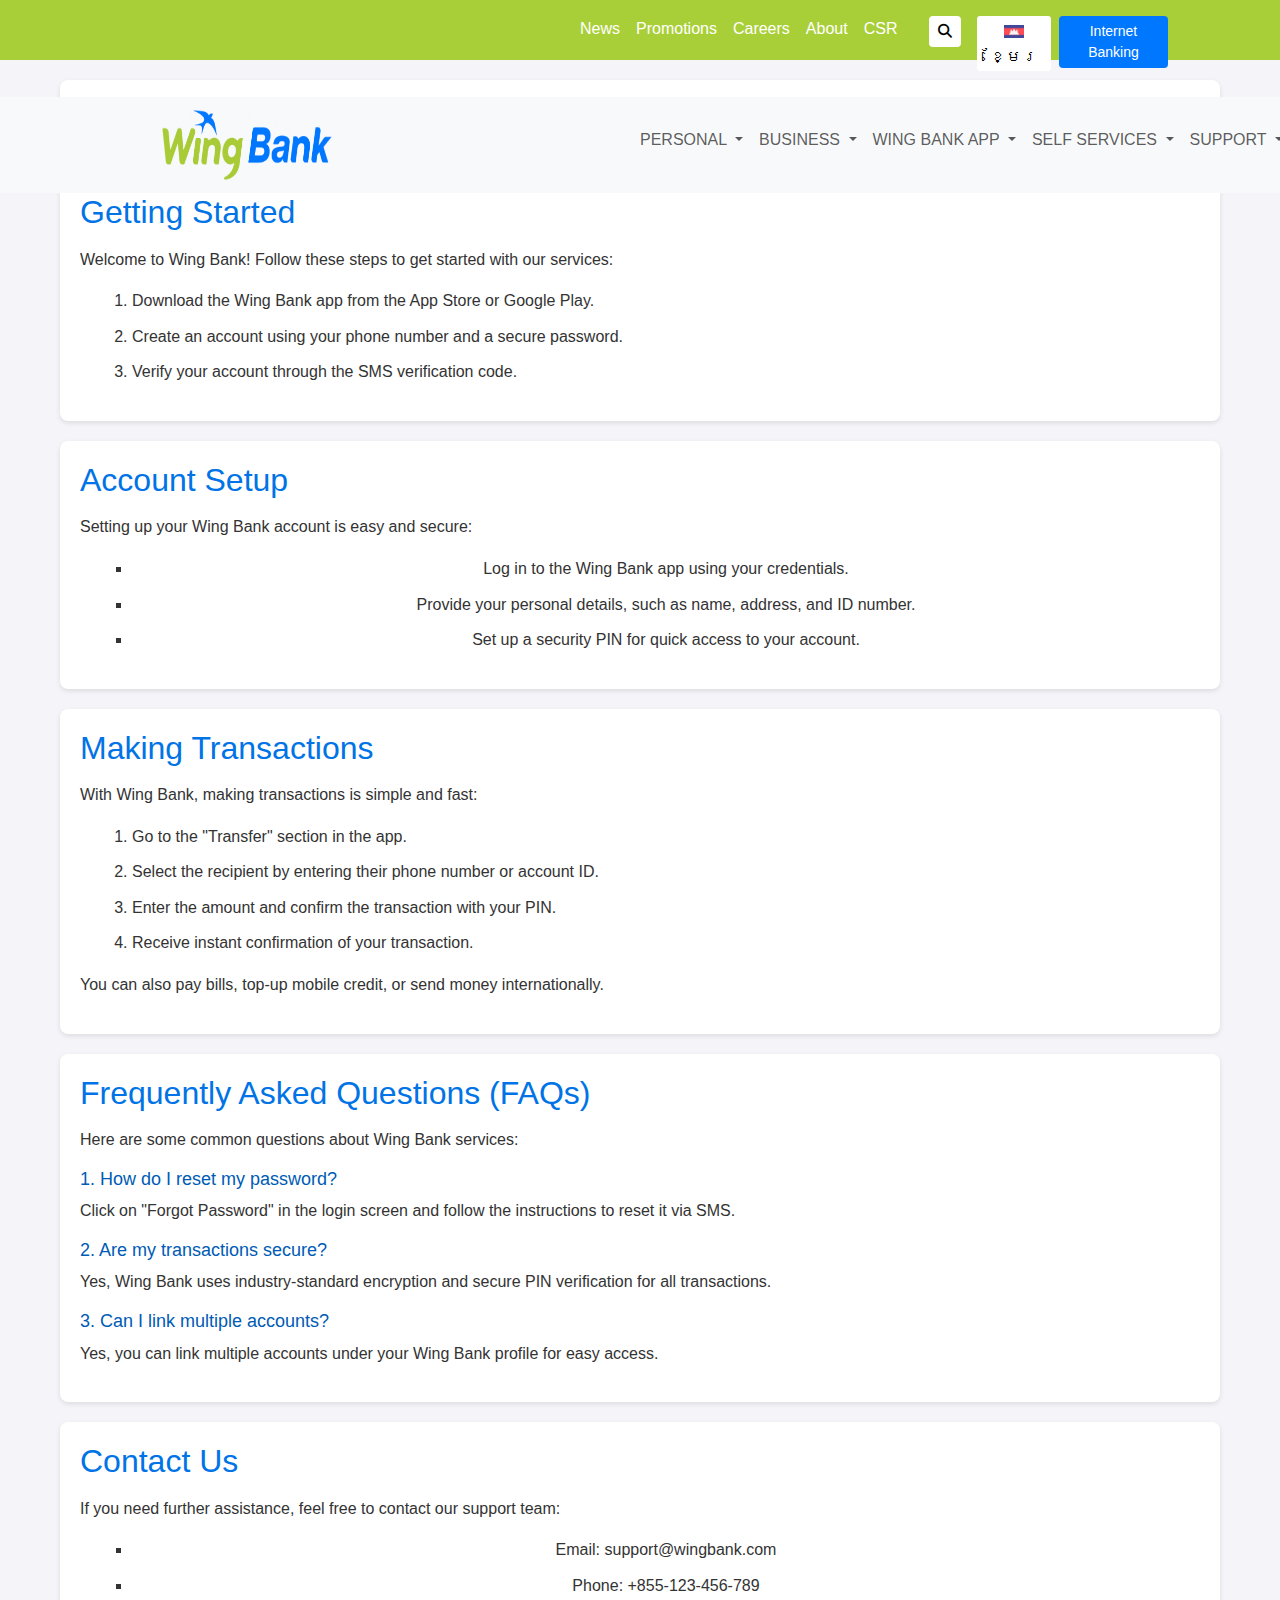
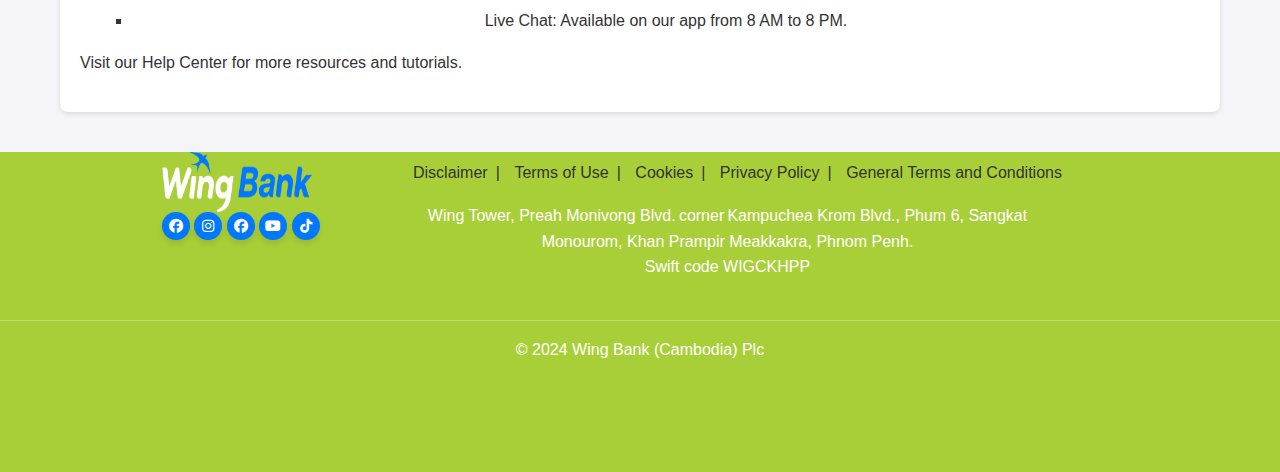
==== supportpage/supportpage.html @ 33a1f2ef "update" ====
<!DOCTYPE html>
<html lang="en">

<head>
  <meta charset="UTF-8" />
  <meta name="viewport" content="width=device-width, initial-scale=1.0" />
  <title>Document</title>
  <link href="https://cdn.jsdelivr.net/npm/bootstrap@5.3.3/dist/css/bootstrap.min.css" rel="stylesheet">
  <script src="https://cdn.jsdelivr.net/npm/bootstrap@5.3.3/dist/js/bootstrap.bundle.min.js"></script>
  <link rel="stylesheet" href="https://cdnjs.cloudflare.com/ajax/libs/font-awesome/6.7.1/css/all.min.css">
  <link rel="stylesheet" href="/css/style.css">
  <style>
    /* General Styles */
body {
    font-family: 'Arial', sans-serif;
    margin: 0;
    padding: 0;
    background-color: #f4f4f9;
}

main {
    padding: 20px;
    max-width: 1200px;
    margin: 0 auto;
}

/* Section Styles */
section {
    background-color: white;
    margin-bottom: 20px;
    padding: 20px;
    border-radius: 8px;
    box-shadow: 0 2px 5px rgba(0, 0, 0, 0.1);
}

h2 {
    color: #0073e6;
    margin-bottom: 15px;
}

p, ul, ol, li {
    font-size: 16px;
    line-height: 1.6;
    color: #333;
}

ul, ol {
    margin-left: 20px;
}

li {
    margin-bottom: 10px;
}

/* FAQ Subheading */
h3 {
    font-size: 18px;
    margin-top: 15px;
    color: #005bb5;
}

/* Responsive Layout */
@media (max-width: 768px) {
    main {
        padding: 15px;
    }
    h2 {
        font-size: 22px;
    }
    p, li {
        font-size: 14px;
    }
}

@media (max-width: 480px) {
    main {
        padding: 10px;
    }
    h2 {
        font-size: 20px;
    }
    p, li {
        font-size: 12px;
    }
}

/* Link Styles */
a {
    color: #0073e6;
    text-decoration: none;
}

a:hover {
    text-decoration: underline;
}

/* Footer and Contact Us List Style */
ul {
    list-style-type: square;
}

footer p, ul li {
    text-align: center;
}

/* Box Shadow for Sections */
section:hover {
    box-shadow: 0 4px 8px rgba(0, 0, 0, 0.15);
}

  </style>
</head>

<body>
  <header>

    <!-- ---------------- header-top-wing --------------------->
    <div class="header-top-wing">
      <nav class="navbar navbar-expand-lg w-50 navbar-light float-end ">
        <div class="container">
          <div class="navbar-style">
            <button class="navbar-toggler" type="button" data-bs-toggle="collapse"
              data-bs-target="#navbarSupportedContent" aria-controls="navbarSupportedContent" aria-expanded="false"
              aria-label="Toggle navigation">
              <span class="navbar-toggler-icon"></span>
            </button>
            <div class="collapse navbar-collapse " id="navbarSupportedContent me-3">
              <ul class="navbar-nav me-auto mb-2 mb-lg-0">
                <li class="nav-item">
                  <a class="nav-link " aria-current="page" href="#">News</a>
                </li>
                <li class="nav-item">
                  <a class="nav-link" href="#">Promotions

                  </a>
                </li>
                <li class="nav-item">
                  <a class="nav-link" href="#">Careers

                  </a>
                </li>
                <li class="nav-item">
                  <a class="nav-link" href="#">About

                  </a>
                </li>
                <li class="nav-item">
                  <a class="nav-link me-4" href="#">CSR

                  </a>
                </li>
                <li class="nav-item me-2">
                  <button class="btn btn-search btn-sm mt-2" type="submit"><i
                      class="fa-solid fa-magnifying-glass"></i></button>
                </li>
                <li class="nav-item ">
                  <a class="nav-link active" href="#">
                    <div class="flag">
                      <img src="/img/header/flag.png" alt="Cambodian flag"> <span>ខ្មែរ</span>
                    </div>
                  </a>
                </li>
                <li class="nav-item">
                  <button class="btn btn-inter btn-sm mt-2" type="submit">Internet Banking</button>
                </li>
              </ul>
            </div>
          </div>
        </div>
      </nav>
    </div>
    <!-- ---------------navbar ------------->
    <nav
      class="navbar navbar-tab w-100 ps-5 pe-5 float-end navbar-expand-lg navbar-light bg-light d-flex justify-content-between">
      <div class="container">
        <div class="d-flex justify-content-center navbar-style  w-100">
          <a class="navbar-brand w-75" href="#">
            <img src="/img/header/cropped-wb-logo-head.png" alt="">
          </a>
          <button class="navbar-toggler" type="button" data-bs-toggle="collapse"
            data-bs-target="#navbarSupportedContent" aria-controls="navbarSupportedContent" aria-expanded="false"
            aria-label="Toggle navigation">
            <span class="navbar-toggler-icon"></span>
          </button>

          <div class="collapse navbar-collapse w-50" id="navbarSupportedContent">
            <ul class="navbar-nav me-auto mb-2 mb-lg-0">
              <li class="nav-item dropdown">
                <a class="nav-link dropdown-toggle" href="#" id="navbarDropdown" role="button" data-bs-toggle="dropdown"
                  aria-expanded="false">
                  Personal 
                </a>
                <ul class="dropdown-menu dropdown-menu-end">
                  <li><a class="dropdown-item" href="#">Action</a></li>
                  <li><a class="dropdown-item" href="#">Another action</a></li>
                  <li>
                    <hr class="dropdown-divider">
                  </li>
                  <li><a class="dropdown-item" href="#">Something else here</a></li>
                </ul>
              </li>

              <li class="nav-item dropdown">
                <a class="nav-link dropdown-toggle" href="#" id="navbarDropdown" role="button" data-bs-toggle="dropdown"
                  aria-expanded="false">
                  Business
                </a>
                <ul class="dropdown-menu dropdown-menu-end">
                  <li><a class="dropdown-item" href="#">Action</a></li>
                  <li><a class="dropdown-item" href="#">Another action</a></li>
                  <li>
                    <hr class="dropdown-divider">
                  </li>
                  <li><a class="dropdown-item" href="#">Something else here</a></li>
                </ul>
              </li>


              <li class="nav-item dropdown">
                <a class="nav-link dropdown-toggle" href="#" id="navbarDropdown" role="button" data-bs-toggle="dropdown"
                  aria-expanded="false">
                  Wing Bank App
                </a>
                <ul class="dropdown-menu" aria-labelledby="navbarDropdown">
                  <li><a class="dropdown-item" href="#">Action</a></li>
                  <li><a class="dropdown-item" href="#">Another action</a></li>
                  <li>
                    <hr class="dropdown-divider">
                  </li>
                  <li><a class="dropdown-item" href="#">Something else here</a></li>
                </ul>
              </li>

              <li class="nav-item dropdown">
                <a class="nav-link dropdown-toggle" href="#" id="navbarDropdown" role="button" data-bs-toggle="dropdown"
                  aria-expanded="false">
                  Self Services
                </a>
                <ul class="dropdown-menu" aria-labelledby="navbarDropdown">
                  <li><a class="dropdown-item" href="#">Action</a></li>
                  <li><a class="dropdown-item" href="#">Another action</a></li>
                  <li>
                    <hr class="dropdown-divider">
                  </li>
                  <li><a class="dropdown-item" href="#">Something else here</a></li>
                </ul>
              </li>

              <li class="nav-item dropdown w-100">
                <a class="nav-link dropdown-toggle" href="#" id="navbarDropdown" role="button" data-bs-toggle="dropdown"
                  aria-expanded="false">
                  Support
                </a>
                <ul class="dropdown-menu w-100" aria-labelledby="navbarDropdown">
                  <li><a class="dropdown-item" href="#">Action</a></li>
                  <li><a class="dropdown-item" href="#">Another action</a></li>
                  <li>
                    <hr class="dropdown-divider">
                  </li>
                  <li><a class="dropdown-item" href="#">Something else here</a></li>
                </ul>
              </li>
            </ul>
          </div>
        </div>
      </div>
    </nav>
<!-- -------------------------Content -------------------------->
<main>
    <section id="getting-started">
        <h2>Getting Started</h2>
        <p>Welcome to Wing Bank! Follow these steps to get started with our services:</p>
        <ol>
            <li>Download the Wing Bank app from the App Store or Google Play.</li>
            <li>Create an account using your phone number and a secure password.</li>
            <li>Verify your account through the SMS verification code.</li>
        </ol>
    </section>

    <section id="account-setup">
        <h2>Account Setup</h2>
        <p>Setting up your Wing Bank account is easy and secure:</p>
        <ul>
            <li>Log in to the Wing Bank app using your credentials.</li>
            <li>Provide your personal details, such as name, address, and ID number.</li>
            <li>Set up a security PIN for quick access to your account.</li>
        </ul>
    </section>

    <section id="transactions">
        <h2>Making Transactions</h2>
        <p>With Wing Bank, making transactions is simple and fast:</p>
        <ol>
            <li>Go to the "Transfer" section in the app.</li>
            <li>Select the recipient by entering their phone number or account ID.</li>
            <li>Enter the amount and confirm the transaction with your PIN.</li>
            <li>Receive instant confirmation of your transaction.</li>
        </ol>
        <p>You can also pay bills, top-up mobile credit, or send money internationally.</p>
    </section>

    <section id="faq">
        <h2>Frequently Asked Questions (FAQs)</h2>
        <p>Here are some common questions about Wing Bank services:</p>
        <h3>1. How do I reset my password?</h3>
        <p>Click on "Forgot Password" in the login screen and follow the instructions to reset it via SMS.</p>
        <h3>2. Are my transactions secure?</h3>
        <p>Yes, Wing Bank uses industry-standard encryption and secure PIN verification for all transactions.</p>
        <h3>3. Can I link multiple accounts?</h3>
        <p>Yes, you can link multiple accounts under your Wing Bank profile for easy access.</p>
    </section>

    <section id="contact-us">
        <h2>Contact Us</h2>
        <p>If you need further assistance, feel free to contact our support team:</p>
        <ul>
            <li>Email: support@wingbank.com</li>
            <li>Phone: +855-123-456-789</li>
            <li>Live Chat: Available on our app from 8 AM to 8 PM.</li>
        </ul>
        <p>Visit our Help Center for more resources and tutorials.</p>
    </section>
</main>

<!-- --------------------- End of Content --==------------------->

  </header>
  <footer>
    <div class="container">
      <div class="navbar-style">
        <div class="row">
          <div class="col-3">
            <div class="img-foot">
              <a href="#">
                <img src="/img/header/wb-logo-foot.png" width="150px" height="60px" alt="">
              </a>
            </div>
            <a href="#"><span class="icon"><i class="fa-brands fa-facebook"></i></span></a>
            <a href="#"><span class="icon"><i class="fa-brands fa-instagram"></i></span></a>
            <a href="#"><span class="icon"><i class="fa-brands fa-facebook"></i></span></a>
            <a href="#"><span class="icon"><i class="fa-brands fa-youtube"></i></span></a>
            <a href="#"><span class="icon"><i class="fa-brands fa-tiktok"></i></span></a>
          </div>
          <div class="col-9">
            <ul class="d-flex flex-row justify-content-between navbar-nav text-white me-auto mb-2 mb-lg-0">
              <li class="nav-item"><a class="nav-link" href="#">Disclaimer<span class="ms-2">|</span></a></li>
              <li class="nav-item"><a class="nav-link" href="#">Terms of Use<span class="ms-2">|</span></a></li>
              <li class="nav-item"><a class="nav-link" href="#">Cookies<span class="ms-2">|</span></a></li>
              <li class="nav-item"><a class="nav-link" href="#">Privacy Policy<span class="ms-2">|</span></a> </li>
              <li class="nav-item"><a class="nav-link" href="#">General Terms and Conditions</a></li>
            </ul>
            <div class="content text-center">
              <p class=" p-0 m-0 text-white">
                Wing Tower, Preah Monivong Blvd. corner Kampuchea Krom Blvd., Phum 6, Sangkat Monourom, Khan Prampir
                Meakkakra, Phnom Penh.
                <br> Swift code WIGCKHPP
              </p>
              <img class="mt-3" width="60px" src="../wing_app/img/header/certification_sisa.png" alt="">
            </div>
          </div>
        </div>
      </div>
    </div>
    <hr>
    <div class="container">
      <div class="row">
        <div class="col-12">
          <div class="content text-center">
            <p class="text-white">© 2024 Wing Bank (Cambodia) Plc</p>
          </div>
        </div>
      </div>
    </div>
  </footer>

</body>

</html>
---- css/style.css ----
*{
    margin: 0;
    padding: 0;
    box-sizing: border-box;
}
body{
    /* font-family: ; */
}
:root{
    --hearder:#a9cf38;
    --btn:#07f;
    --btn-hover:rgb(5, 44, 201);
    --text-white: white;
    --btn-search: white;
    --fontsize-content:16px;
    --font-icon:14px;
    --text-black: black;
}
/* ------------- header-top-wing--------------------------*/
.header-top-wing{
    background-color: var(--hearder) !important;
    color: var(--text-white) !important;
    height: 60px;
}
.header-top-wing .flag{
    padding: 2px 5px;
    border-radius: 3px;
    background-color: white;
}
.header-top-wing .flag img{
    width: 20px !important;
    
}

.header-top-wing .flag span{
    color: var(--text-black);
    
}

.header-top-wing .navbar-light{
    margin-right: 100px !important;
}
.header-top-wing .btn-search{
    background-color: var(--btn-search);
    color: var(--text-black);
    
}
    
.header-top-wing .btn-inter {
    background-color: var(--btn);
    color: var(--text-white) !important;
}
.header-top-wing .btn-inter:hover {
    background-color: var(--btn-hover);
}
.header-top-wing .nav-link{
    color: var(--text-white);
}
.header-top-wing .nav-link:hover{
    color: var(--text-white);
}
/* ------------- search-------------- */
.header-top-wing .input-search{
    height: 32px ;
}
 .navbar-brand img{
    width: 170px !important;
    height: 70px !important;
}
.navbar-tab .navbar-style{
    width: 900px !important;
     margin-left: 80px;
}
.navbar-tab .navbar-style .nav-link{
  text-transform: uppercase;
  font-weight: 500;
}
.dropdown-menu{
    width: 100% !important;
}
/* ------------------------- footer --------------- */
footer{
    background-color: var(--hearder);
    height: 320px;
}
footer .navbar-style{
    width: 900px;
    margin-left: 80px !important;
}
footer .navbar-style a .icon {
    width: 28px !important;
    height: 28px !important;
    background-color: var(--btn);
    border-radius: 100%;
    display: inline-block;
    text-align: center;
    line-height: 27px;
    box-shadow: 0 4px 6px rgba(0, 0, 0, 0.1);
    transition: all 0.3s ease;
    text-align: center;
    align-items: center;
}

footer .navbar-style a .icon:hover {
    background-color: var(--btn-hover);
    transform: scale(1.1);
}

footer .navbar-style i{
   color: var(--text-white) !important;
   text-align: center;
    align-items: center;
    font-size: var(--font-icon) !important;
}
footer .navbar-style p{
    text-align: center;
    white-space: 0px !important;
}
footer .content{
    font-size: var(--fontsize-content);
}
footer hr{
    color: white;
}
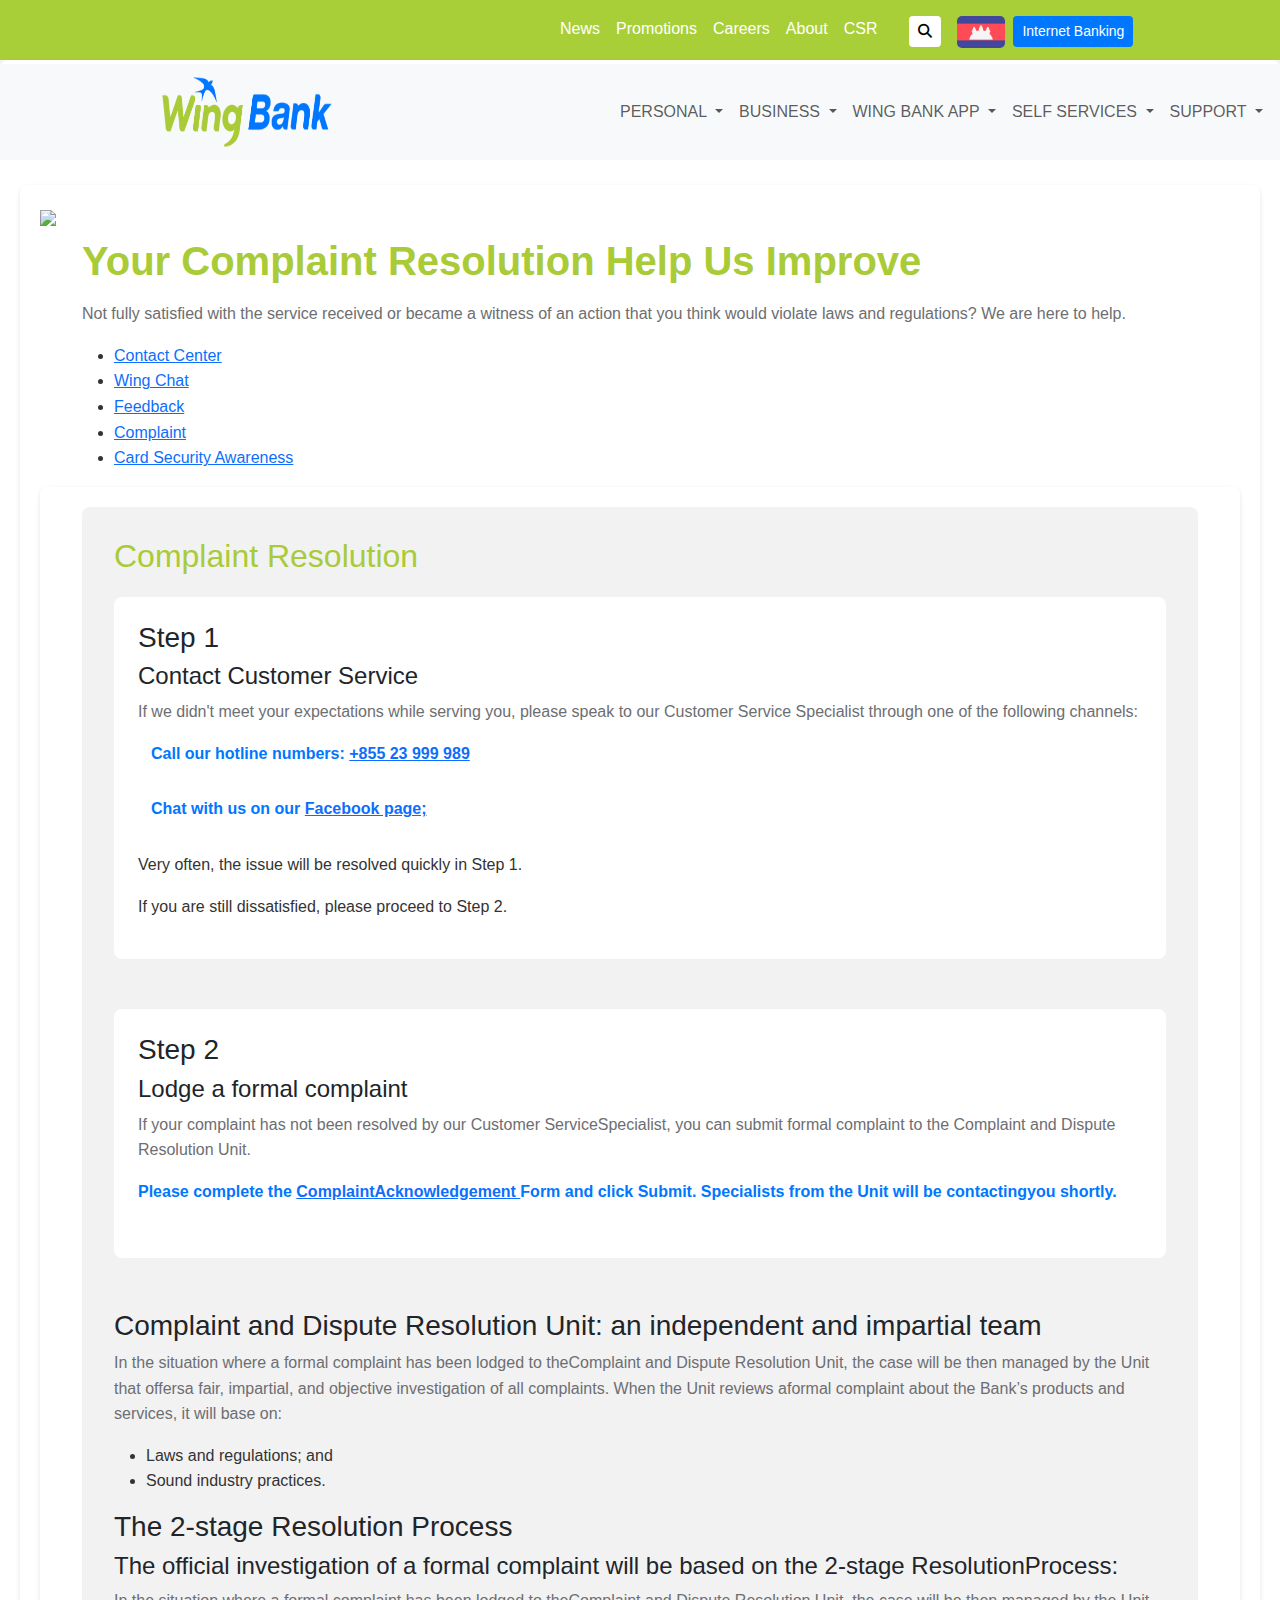
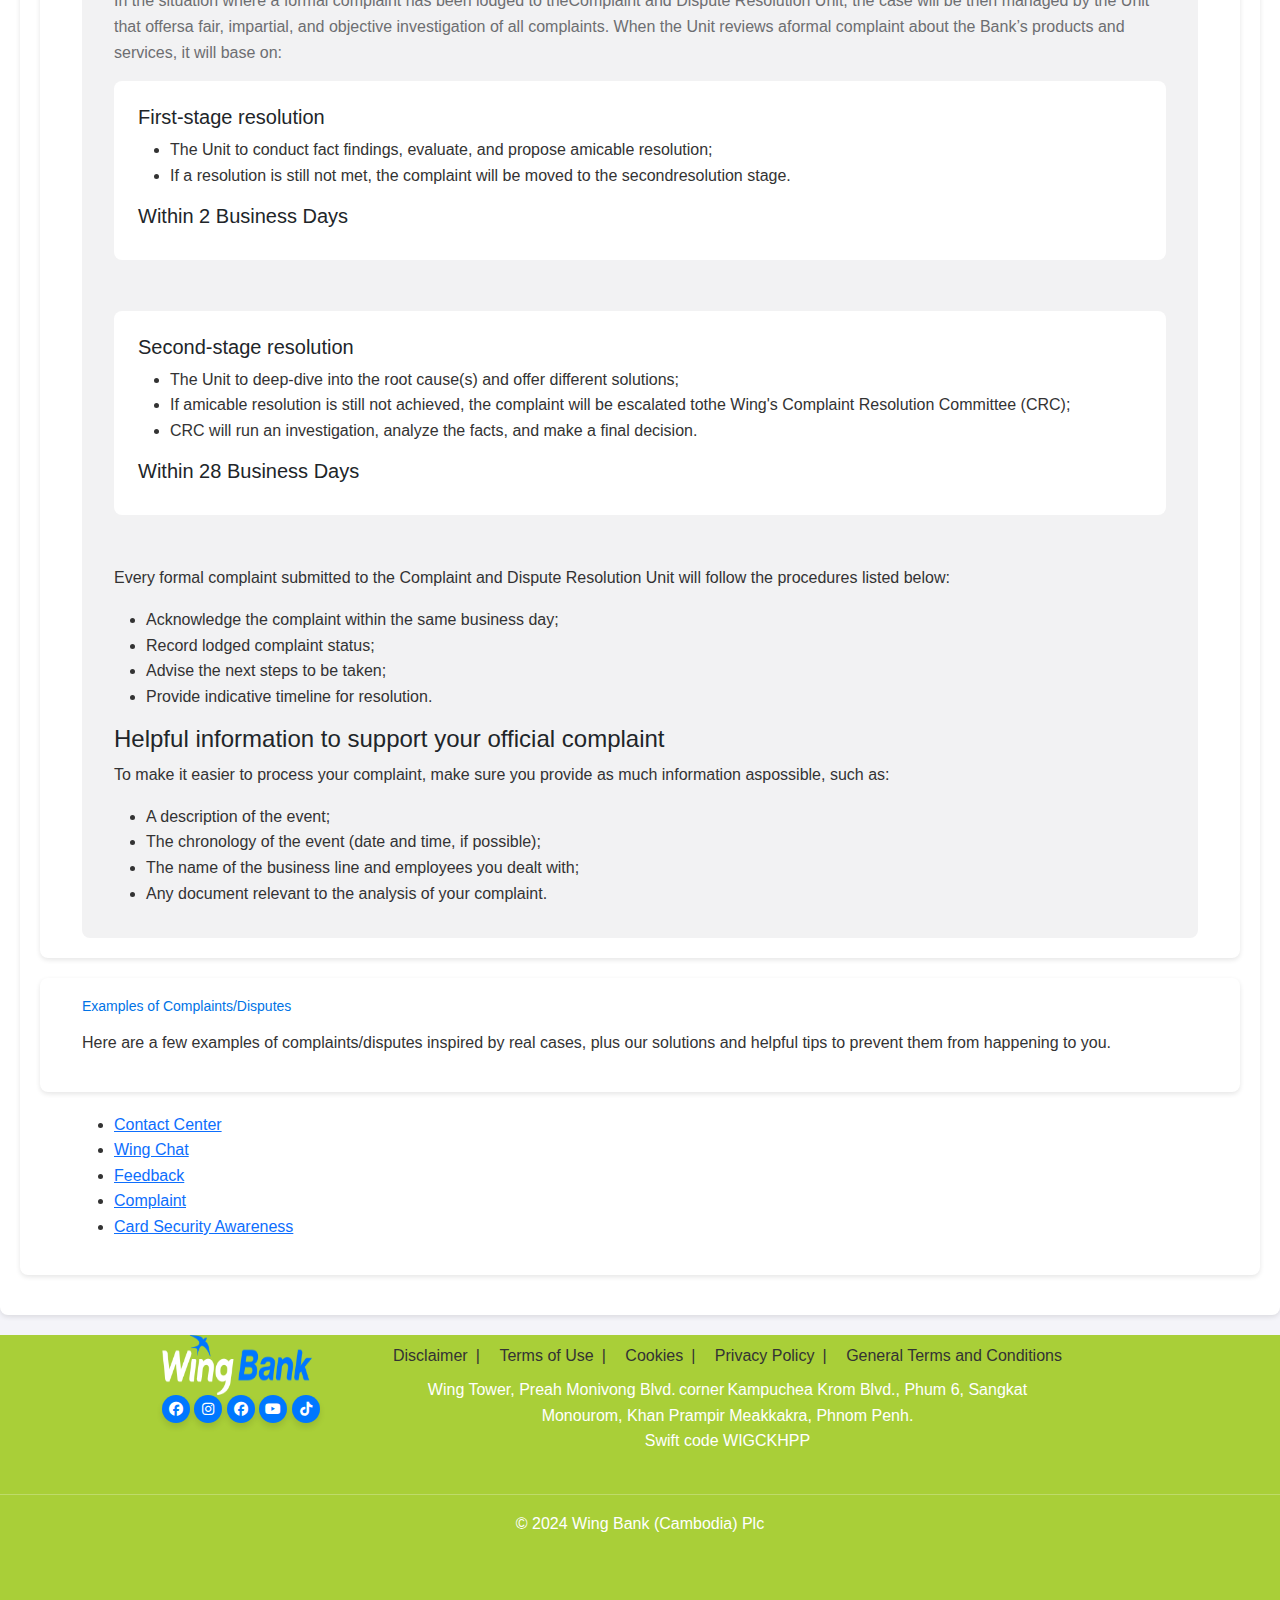
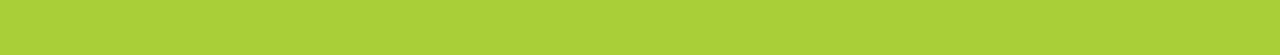
==== commit 23e176f0: "Update Support page" ====
--- a/supportpage/supportpage.html
+++ b/supportpage/supportpage.html
@@ -1,378 +1,613 @@
 <!DOCTYPE html>
 <html lang="en">
-
-<head>
-  <meta charset="UTF-8" />
-  <meta name="viewport" content="width=device-width, initial-scale=1.0" />
-  <title>Document</title>
-  <link href="https://cdn.jsdelivr.net/npm/bootstrap@5.3.3/dist/css/bootstrap.min.css" rel="stylesheet">
-  <script src="https://cdn.jsdelivr.net/npm/bootstrap@5.3.3/dist/js/bootstrap.bundle.min.js"></script>
-  <link rel="stylesheet" href="https://cdnjs.cloudflare.com/ajax/libs/font-awesome/6.7.1/css/all.min.css">
-  <link rel="stylesheet" href="/css/style.css">
-  <style>
-    /* General Styles */
-body {
-    font-family: 'Arial', sans-serif;
-    margin: 0;
-    padding: 0;
-    background-color: #f4f4f9;
-}
-
-main {
-    padding: 20px;
-    max-width: 1200px;
-    margin: 0 auto;
-}
-
-/* Section Styles */
-section {
-    background-color: white;
-    margin-bottom: 20px;
-    padding: 20px;
-    border-radius: 8px;
-    box-shadow: 0 2px 5px rgba(0, 0, 0, 0.1);
-}
-
-h2 {
-    color: #0073e6;
-    margin-bottom: 15px;
-}
-
-p, ul, ol, li {
-    font-size: 16px;
-    line-height: 1.6;
-    color: #333;
-}
-
-ul, ol {
-    margin-left: 20px;
-}
-
-li {
-    margin-bottom: 10px;
-}
-
-/* FAQ Subheading */
-h3 {
-    font-size: 18px;
-    margin-top: 15px;
-    color: #005bb5;
-}
-
-/* Responsive Layout */
-@media (max-width: 768px) {
-    main {
-        padding: 15px;
-    }
-    h2 {
-        font-size: 22px;
-    }
-    p, li {
-        font-size: 14px;
-    }
-}
-
-@media (max-width: 480px) {
-    main {
-        padding: 10px;
-    }
-    h2 {
-        font-size: 20px;
-    }
-    p, li {
-        font-size: 12px;
-    }
-}
-
-/* Link Styles */
-a {
-    color: #0073e6;
-    text-decoration: none;
-}
-
-a:hover {
-    text-decoration: underline;
-}
-
-/* Footer and Contact Us List Style */
-ul {
-    list-style-type: square;
-}
-
-footer p, ul li {
-    text-align: center;
-}
-
-/* Box Shadow for Sections */
-section:hover {
-    box-shadow: 0 4px 8px rgba(0, 0, 0, 0.15);
-}
-
-  </style>
-</head>
-
-<body>
-  <header>
-
-    <!-- ---------------- header-top-wing --------------------->
-    <div class="header-top-wing">
-      <nav class="navbar navbar-expand-lg w-50 navbar-light float-end ">
+  <head>
+    <meta charset="UTF-8" />
+    <meta name="viewport" content="width=device-width, initial-scale=1.0" />
+    <title>Document</title>
+    <link
+      href="https://cdn.jsdelivr.net/npm/bootstrap@5.3.3/dist/css/bootstrap.min.css"
+      rel="stylesheet"
+    />
+    <script src="https://cdn.jsdelivr.net/npm/bootstrap@5.3.3/dist/js/bootstrap.bundle.min.js"></script>
+    <link
+      rel="stylesheet"
+      href="https://cdnjs.cloudflare.com/ajax/libs/font-awesome/6.7.1/css/all.min.css"
+    />
+    <link rel="stylesheet" href="/css/style.css" />
+      <style>
+        /* General Styles */
+        body {
+        font-family: "Arial", sans-serif;
+        margin: 0;
+        padding: 0;
+        background-color: #f4f4f9;
+      }
+
+      main {
+        padding: 20px;
+        max-width: 1200px;
+        margin: 0 auto;
+      }
+
+      /* Section Styles */
+      section {
+        background-color: white;
+        margin-bottom: 20px;
+        padding: 20px;
+        border-radius: 8px;
+        box-shadow: 0 2px 5px rgba(0, 0, 0, 0.1);
+      }
+
+      h2 {
+        color: #0073e6;
+        margin-bottom: 15px;
+      }
+
+      p,
+      ul,
+      ol,
+      li {
+        font-size: 16px;
+        line-height: 1.6;
+        color: #333;
+      }
+
+      /* Two-Column Layout for Larger Screens */
+      .content-row {
+        display: flex;
+        flex-wrap: wrap;
+        gap: 20px;
+      }
+
+      .content-row > div {
+        flex: 1;
+        min-width: 280px;
+      }
+
+      .content-img {
+        max-width: 100%;
+        border-radius: 8px;
+        box-shadow: 0 2px 5px rgba(0, 0, 0, 0.1);
+      }
+
+      /* Responsive Design */
+      @media (max-width: 768px) {
+        main {
+          padding: 15px;
+        }
+        h2 {
+          font-size: 22px;
+        }
+        p,
+        li {
+          font-size: 14px;
+        }
+      }
+
+      @media (max-width: 480px) {
+        main {
+          padding: 10px;
+        }
+        h2 {
+          font-size: 20px;
+        }
+        p,
+        li {
+          font-size: 12px;
+        }
+      }
+
+      /* Contact Section Styling */
+      .contact-list {
+        list-style-type: none;
+        padding: 0;
+      }
+
+      .contact-list li {
+        margin-bottom: 10px;
+        font-size: 16px;
+      }
+
+      .contact-item {
+        display: flex;
+        align-items: center;
+      }
+
+      .contact-item img {
+        width: 24px;
+        height: 24px;
+        margin-right: 10px;
+      }
+    </style>
+  </head>
+
+  <body>
+    <header>
+      <!-- ---------------- header-top-wing --------------------->
+
+      <div class="header-top-wing">
+        <nav class="navbar navbar-expand-lg w-50 navbar-light float-end">
+          <div class="container">
+            <div class="navbar-style">
+              <button
+                class="navbar-toggler"
+                type="button"
+                data-bs-toggle="collapse"
+                data-bs-target="#navbarSupportedContent"
+                aria-controls="navbarSupportedContent"
+                aria-expanded="false"
+                aria-label="Toggle navigation"
+              >
+                <span class="navbar-toggler-icon"></span>
+              </button>
+              <div
+                class="collapse navbar-collapse"
+                id="navbarSupportedContent me-3"
+              >
+                <ul class="navbar-nav me-auto mb-2 mb-lg-0">
+                  <li class="nav-item">
+                    <a class="nav-link" aria-current="page" href="#">News</a>
+                  </li>
+                  <li class="nav-item">
+                    <a class="nav-link" href="#">Promotions </a>
+                  </li>
+                  <li class="nav-item">
+                    <a class="nav-link" href="#">Careers </a>
+                  </li>
+                  <li class="nav-item">
+                    <a class="nav-link" href="#">About </a>
+                  </li>
+                  <li class="nav-item">
+                    <a class="nav-link me-4" href="#">CSR </a>
+                  </li>
+                  <li class="nav-item me-2">
+                    <button class="btn btn-search btn-sm mt-2" type="submit">
+                      <i class="fa-solid fa-magnifying-glass"></i>
+                    </button>
+                  </li>
+                  <li class="nav-item">
+                    <a class="nav-link active" href="#">
+                      <div class="">
+                        <img style="border-radius: 5px;" src="/img/header/flag.png" alt="Cambodian flag" />
+                        <!-- <span>ខ្មែរ</span> -->
+                      </div>
+                    </a>
+                  </li>
+                  <li class="nav-item">
+                    <button class="btn btn-inter btn-sm mt-2" type="submit">
+                      Internet Banking
+                    </button>
+                  </li>
+                </ul>
+              </div>
+            </div>
+          </div>
+        </nav>
+      </div>
+      <!-- ---------------navbar ------------->
+      <nav
+        class="navbar navbar-tab w-100 ps-5 pe-5 float-end navbar-expand-lg navbar-light bg-light d-flex justify-content-between"
+      >
         <div class="container">
-          <div class="navbar-style">
-            <button class="navbar-toggler" type="button" data-bs-toggle="collapse"
-              data-bs-target="#navbarSupportedContent" aria-controls="navbarSupportedContent" aria-expanded="false"
-              aria-label="Toggle navigation">
+          <div class="d-flex justify-content-center navbar-style w-100">
+            <a class="navbar-brand w-75" href="#">
+              <img src="/img/header/cropped-wb-logo-head.png" alt="" />
+            </a>
+            <button
+              class="navbar-toggler"
+              type="button"
+              data-bs-toggle="collapse"
+              data-bs-target="#navbarSupportedContent"
+              aria-controls="navbarSupportedContent"
+              aria-expanded="false"
+              aria-label="Toggle navigation"
+            >
               <span class="navbar-toggler-icon"></span>
             </button>
-            <div class="collapse navbar-collapse " id="navbarSupportedContent me-3">
+
+            <div
+              class="collapse navbar-collapse w-50"
+              id="navbarSupportedContent"
+            >
               <ul class="navbar-nav me-auto mb-2 mb-lg-0">
-                <li class="nav-item">
-                  <a class="nav-link " aria-current="page" href="#">News</a>
+                <li class="nav-item dropdown">
+                  <a
+                    class="nav-link dropdown-toggle"
+                    href="#"
+                    id="navbarDropdown"
+                    role="button"
+                    data-bs-toggle="dropdown"
+                    aria-expanded="false"
+                  >
+                    Personal
+                  </a>
+                  <ul class="dropdown-menu dropdown-menu-end">
+                    <li><a class="dropdown-item" href="#">Action</a></li>
+                    <li>
+                      <a class="dropdown-item" href="#">Another action</a>
+                    </li>
+                    <li>
+                      <hr class="dropdown-divider" />
+                    </li>
+                    <li>
+                      <a class="dropdown-item" href="#">Something else here</a>
+                    </li>
+                  </ul>
                 </li>
-                <li class="nav-item">
-                  <a class="nav-link" href="#">Promotions
-
+
+                <li class="nav-item dropdown">
+                  <a
+                    class="nav-link dropdown-toggle"
+                    href="#"
+                    id="navbarDropdown"
+                    role="button"
+                    data-bs-toggle="dropdown"
+                    aria-expanded="false"
+                  >
+                    Business
                   </a>
+                  <ul class="dropdown-menu dropdown-menu-end">
+                    <li><a class="dropdown-item" href="#">Action</a></li>
+                    <li>
+                      <a class="dropdown-item" href="#">Another action</a>
+                    </li>
+                    <li>
+                      <hr class="dropdown-divider" />
+                    </li>
+                    <li>
+                      <a class="dropdown-item" href="#">Something else here</a>
+                    </li>
+                  </ul>
                 </li>
-                <li class="nav-item">
-                  <a class="nav-link" href="#">Careers
-
+                <li class="nav-item dropdown">
+                  <a
+                    class="nav-link dropdown-toggle"
+                    href="#"
+                    id="navbarDropdown"
+                    role="button"
+                    data-bs-toggle="dropdown"
+                    aria-expanded="false"
+                  >
+                    Wing Bank App
                   </a>
+                  <ul class="dropdown-menu" aria-labelledby="navbarDropdown">
+                    <li><a class="dropdown-item" href="#">Action</a></li>
+                    <li>
+                      <a class="dropdown-item" href="#">Another action</a>
+                    </li>
+                    <li>
+                      <hr class="dropdown-divider" />
+                    </li>
+                    <li>
+                      <a class="dropdown-item" href="#">Something else here</a>
+                    </li>
+                  </ul>
                 </li>
-                <li class="nav-item">
-                  <a class="nav-link" href="#">About
-
+
+                <li class="nav-item dropdown">
+                  <a
+                    class="nav-link dropdown-toggle"
+                    href="#"
+                    id="navbarDropdown"
+                    role="button"
+                    data-bs-toggle="dropdown"
+                    aria-expanded="false"
+                  >
+                    Self Services
                   </a>
+                  <ul class="dropdown-menu" aria-labelledby="navbarDropdown">
+                    <li><a class="dropdown-item" href="#">Action</a></li>
+                    <li>
+                      <a class="dropdown-item" href="#">Another action</a>
+                    </li>
+                    <li>
+                      <hr class="dropdown-divider" />
+                    </li>
+                    <li>
+                      <a class="dropdown-item" href="#">Something else here</a>
+                    </li>
+                  </ul>
                 </li>
-                <li class="nav-item">
-                  <a class="nav-link me-4" href="#">CSR
-
+
+                <li class="nav-item dropdown w-100">
+                  <a
+                    class="nav-link dropdown-toggle"
+                    href="#"
+                    id="navbarDropdown"
+                    role="button"
+                    data-bs-toggle="dropdown"
+                    aria-expanded="false"
+                  >
+                    Support
                   </a>
-                </li>
-                <li class="nav-item me-2">
-                  <button class="btn btn-search btn-sm mt-2" type="submit"><i
-                      class="fa-solid fa-magnifying-glass"></i></button>
-                </li>
-                <li class="nav-item ">
-                  <a class="nav-link active" href="#">
-                    <div class="flag">
-                      <img src="/img/header/flag.png" alt="Cambodian flag"> <span>ខ្មែរ</span>
-                    </div>
-                  </a>
-                </li>
-                <li class="nav-item">
-                  <button class="btn btn-inter btn-sm mt-2" type="submit">Internet Banking</button>
+                  <ul
+                    class="dropdown-menu w-100"
+                    aria-labelledby="navbarDropdown"
+                  >
+                    <li><a class="dropdown-item" href="#">Action</a></li>
+                    <li>
+                      <a class="dropdown-item" href="#">Another action</a>
+                    </li>
+                    <li>
+                      <hr class="dropdown-divider" />
+                    </li>
+                    <li>
+                      <a class="dropdown-item" href="#">Something else here</a>
+                    </li>
+                  </ul>
                 </li>
               </ul>
             </div>
           </div>
         </div>
       </nav>
-    </div>
-    <!-- ---------------navbar ------------->
-    <nav
-      class="navbar navbar-tab w-100 ps-5 pe-5 float-end navbar-expand-lg navbar-light bg-light d-flex justify-content-between">
-      <div class="container">
-        <div class="d-flex justify-content-center navbar-style  w-100">
-          <a class="navbar-brand w-75" href="#">
-            <img src="/img/header/cropped-wb-logo-head.png" alt="">
-          </a>
-          <button class="navbar-toggler" type="button" data-bs-toggle="collapse"
-            data-bs-target="#navbarSupportedContent" aria-controls="navbarSupportedContent" aria-expanded="false"
-            aria-label="Toggle navigation">
-            <span class="navbar-toggler-icon"></span>
-          </button>
-
-          <div class="collapse navbar-collapse w-50" id="navbarSupportedContent">
-            <ul class="navbar-nav me-auto mb-2 mb-lg-0">
-              <li class="nav-item dropdown">
-                <a class="nav-link dropdown-toggle" href="#" id="navbarDropdown" role="button" data-bs-toggle="dropdown"
-                  aria-expanded="false">
-                  Personal 
-                </a>
-                <ul class="dropdown-menu dropdown-menu-end">
-                  <li><a class="dropdown-item" href="#">Action</a></li>
-                  <li><a class="dropdown-item" href="#">Another action</a></li>
-                  <li>
-                    <hr class="dropdown-divider">
-                  </li>
-                  <li><a class="dropdown-item" href="#">Something else here</a></li>
+    </header>
+
+    <!-- Content -->
+       <section id="main-wrapper">
+        <div class="popup-wrap">
+            <div class="popup-content">
+                <a href="#" class="close-video"><img  width="25" alt="close" data-src="https://www.wingbank.com.kh/wp-content/themes/wing/assets/images/close.png" class="lazyload" src="[data-uri]"><noscript><img src="https://www.wingbank.com.kh/wp-content/themes/wing/assets/images/close.png" width="25" alt="close"></noscript></a>
+                <div class="video-youtube"></div>
+            </div>
+        </div>
+    <section id="main-wrapper">
+        <div class="banner-inner">
+
+        <!-- <div class="coverimage" style="background: url('https://www.wingbank.com.kh/wp-content/uploads/2023/05/Cover-Complaint.png') no-repeat bottom right; background-size: cover;"></div> -->
+        <div class="coverimage">
+    <img data-src="https://www.wingbank.com.kh/wp-content/uploads/2023/05/Cover-Complaint.png" class="coverimage-desk lazyload" src="https://www.wingbank.com.kh/wp-content/themes/wing/assets/images/lazyload.png" />
+    </div>
+    <div class="table-wrap">
+        <div class="table-cell">
+            <div class="container">
+                <div class="inner-banner-text text-left">
+                    <h1><h1 style="color: #A9CB37 !important; font-weight: 400;"><strong>Your Complaint​ Resolution Help Us Improve</strong></h1></h1>
+<!--                    <a href="#" class="play-btn">WATCH THE VIDEO <span class="play-icon"></span></a>-->
+                                        <p><p style="color: #6D6E71">Not​ fully​ satisfied​ with​ the​ service​ received​ or became a witness of an action that you think would violate laws and regulations?​ We​ are​ here​ to​ help.</p></p>
+                                    </div>
+            </div>
+        </div>
+    </div>
+</div>
+			<div class="responsive-none">
+				<div class="container position-relative"><ul class="wpb_page_list page-sidebar"><li class="page_item page-item-42852"><a href="https://www.wingbank.com.kh/en/support/contact-center/">Contact Center</a></li>
+<li class="page_item page-item-52164"><a href="https://www.wingbank.com.kh/en/support/wing-chat/">Wing Chat</a></li>
+<li class="page_item page-item-42863"><a href="https://www.wingbank.com.kh/en/support/feedback/">Feedback</a></li>
+<li class="page_item page-item-42866 current_page_item"><a href="https://www.wingbank.com.kh/en/support/complaint/" aria-current="page">Complaint</a></li>
+<li class="page_item page-item-52783"><a href="https://www.wingbank.com.kh/en/support/card-security-awareness/">Card Security Awareness</a></li>
+</ul></div>			</div>
+		<section id="section-0" class="sec-pad "><div class="layout-1 " ><div class="container "><div class="row"><div class="col-sm-12 text-left"><style>
+
+    .title {
+        font-style: normal;
+        font-weight: 400;
+        font-size: 32px !important;
+        line-height: 66px;
+        /* Primary */
+        color: #A9CB37 !important;
+    }
+
+    .items-list {
+        display: flex;
+        gap: 12px;
+        padding-bottom: 14px;
+    }
+
+    .items-list img {
+        object-fit: contain;
+    }
+
+    .items-list p {
+        text-decoration: none;
+        font-weight: bold;
+        color: #0077FF;
+        padding: 0;
+    }
+
+    .background-card {
+        border-radius: 0.5rem;
+        background-color: #f2f2f3;
+        flex-direction: column;
+        padding: 1rem 2rem;
+        align-items: self-start !important;
+        gap: 3.13rem;
+    }
+
+    .sub-background-card {
+        border-radius: 0.5rem;
+        background-color: #fff;
+        flex-direction: column;
+        padding: 1.5rem;
+        align-items: self-start !important;
+        gap: 3.13rem;
+        margin-bottom: 3.13rem;
+    }
+
+    @media screen and (max-width: 782px) {
+        .intro-card {
+            border-radius: 0.5rem;
+        }
+
+        .background-card {
+            border-radius: 0.5rem;
+            padding: 1rem;
+        }
+
+        .banner-inner .table-wrap:before {
+            background: #fff !important;
+        }
+
+        .title {
+            font-size: 28px !important;
+        }
+    }
+</style>
+<div class="background-card">
+    <h1 class="title">Complaint​ Resolution</h1>
+    <div class="sub-background-card">
+        <h3>Step 1</h3>
+        <h4>Contact Customer Service</h4>
+        <p style="color: #6d6e71;">If we didn't meet your expectations while serving you, please speak to our Customer
+            Service Specialist through one of the following​ channels:</p>
+        <div>
+            <div class="items-list"><img
+ data-src='https://www.wingbank.com.kh/wp-content/uploads/2023/05/call-calling.png' class='lazyload' src='[data-uri]' /><noscript><img
+                    src="https://www.wingbank.com.kh/wp-content/uploads/2023/05/call-calling.png" /></noscript>
+                <p>Call​ our​ hotline​ numbers: <a href="tel:+855 23 999 989">+855 23 999 989</a></p>
+            </div>
+            <div class="items-list"><img data-src='https://www.wingbank.com.kh/wp-content/uploads/2023/05/sms.png' class='lazyload' src='[data-uri]' /><noscript><img src="https://www.wingbank.com.kh/wp-content/uploads/2023/05/sms.png" /></noscript>
+                <p>Chat​ with​ us​ on​ our​ <a href="https://www.facebook.com/WingBankKH" target="_blank"
+                        rel="noopener">Facebook page;</a></p>
+            </div>
+        </div>
+        <p>Very​ often,​ the​ issue​ will​ be​ resolved​ quickly​ in​ Step​ 1.</p>
+        <p>If​ you​ are​ still​ dissatisfied,​ please​ proceed​ to​ Step​ 2.</p>
+    </div>
+    <div class="sub-background-card">
+        <h3>Step 2</h3>
+        <h4>Lodge​ a​ formal​ complaint</h4>
+        <p style="color: #6d6e71;">If​ your​ complaint​ has​ not​ been​ resolved​ by​ our​ Customer​ Service​
+            Specialist,​ you​ can​ submit formal​ complaint​ to​ the​ Complaint​ and​ Dispute​ Resolution​ Unit.</p>
+        <div class="items-list">
+            <p>Please​ complete​ the​ <a href="https://www.wingbank.com.kh/km/complaint-form/">Complaint​
+                    Acknowledgement​ </a> Form and​ click​ Submit.​ Specialists​ from the​ Unit​ will​ be​ contacting​
+                you​ shortly.</p>
+        </div>
+    </div>
+    <div>
+        <h3>Complaint​ and​ Dispute​ Resolution​ Unit:​ an​ independent​ and​ impartial team</h3>
+        <p style="color: #6d6e71;">In​ the​ situation​ where​ a​ formal​ complaint​ has​ been​ lodged​ to​ the​
+            Complaint​ and​ Dispute​ Resolution Unit,​ the​ case​ will​ be​ then​ managed​ by​ the​ Unit​ that​ offers​
+            a​ fair,​ impartial,​ and​ objective​ investigation of​ all​ complaints.​ When​ the​ Unit​ reviews​ a​
+            formal​ complaint​ about​ the​ Bank’s​ products​ and​ services,​ it will​ base​ on:</p>
+        <ul>
+            <li>Laws​ and​ regulations;​ and</li>
+            <li>Sound​ industry​ practices.</li>
+        </ul>
+    </div>
+    <div>
+        <h3>The​ 2-stage​ Resolution​ Process</h3>
+        <h4>The​ official​ investigation​ of​ a​ formal​ complaint​ will​ be​ based​ on​ the​ 2-stage​ Resolution​
+            Process:</h4>
+        <p style="color: #6d6e71;">In​ the​ situation​ where​ a​ formal​ complaint​ has​ been​ lodged​ to​ the​
+            Complaint​ and​ Dispute​ Resolution Unit,​ the​ case​ will​ be​ then​ managed​ by​ the​ Unit​ that​ offers​
+            a​ fair,​ impartial,​ and​ objective​ investigation of​ all​ complaints.​ When​ the​ Unit​ reviews​ a​
+            formal​ complaint​ about​ the​ Bank’s​ products​ and​ services,​ it will​ base​ on:</p>
+        <div class="sub-background-card">
+            <div>
+                <h5>First-stage resolution</h5>
+                <ul>
+                    <li>The​ Unit​ to​ conduct​ fact​ findings,​ evaluate,​ and​ propose​ amicable resolution;</li>
+                    <li>If​ a​ resolution​ is​ still​ not​ met,​ the​ complaint​ will​ be​ moved​ to​ the second​
+                        resolution​ stage.</li>
                 </ul>
-              </li>
-
-              <li class="nav-item dropdown">
-                <a class="nav-link dropdown-toggle" href="#" id="navbarDropdown" role="button" data-bs-toggle="dropdown"
-                  aria-expanded="false">
-                  Business
-                </a>
-                <ul class="dropdown-menu dropdown-menu-end">
-                  <li><a class="dropdown-item" href="#">Action</a></li>
-                  <li><a class="dropdown-item" href="#">Another action</a></li>
-                  <li>
-                    <hr class="dropdown-divider">
-                  </li>
-                  <li><a class="dropdown-item" href="#">Something else here</a></li>
+                <h5>Within​ 2​ Business​ Days</h5>
+            </div>
+        </div>
+        <div class="sub-background-card">
+            <div>
+                <h5>Second-stage resolution</h5>
+                <ul>
+                    <li>The​ Unit​ to​ deep-dive​ into​ the​ root​ cause(s)​ and​ offer​ different solutions;</li>
+                    <li>If​ amicable​ resolution​ is​ still​ not​ achieved,​ the​ complaint​ will​ be escalated​ to​
+                        the​ Wing's​ Complaint​ Resolution​ Committee​ (CRC);</li>
+                    <li>CRC​ will​ run​ an​ investigation,​ analyze​ the​ facts,​ and​ make​ a​ final decision.</li>
                 </ul>
-              </li>
-
-
-              <li class="nav-item dropdown">
-                <a class="nav-link dropdown-toggle" href="#" id="navbarDropdown" role="button" data-bs-toggle="dropdown"
-                  aria-expanded="false">
-                  Wing Bank App
-                </a>
-                <ul class="dropdown-menu" aria-labelledby="navbarDropdown">
-                  <li><a class="dropdown-item" href="#">Action</a></li>
-                  <li><a class="dropdown-item" href="#">Another action</a></li>
-                  <li>
-                    <hr class="dropdown-divider">
-                  </li>
-                  <li><a class="dropdown-item" href="#">Something else here</a></li>
-                </ul>
-              </li>
-
-              <li class="nav-item dropdown">
-                <a class="nav-link dropdown-toggle" href="#" id="navbarDropdown" role="button" data-bs-toggle="dropdown"
-                  aria-expanded="false">
-                  Self Services
-                </a>
-                <ul class="dropdown-menu" aria-labelledby="navbarDropdown">
-                  <li><a class="dropdown-item" href="#">Action</a></li>
-                  <li><a class="dropdown-item" href="#">Another action</a></li>
-                  <li>
-                    <hr class="dropdown-divider">
-                  </li>
-                  <li><a class="dropdown-item" href="#">Something else here</a></li>
-                </ul>
-              </li>
-
-              <li class="nav-item dropdown w-100">
-                <a class="nav-link dropdown-toggle" href="#" id="navbarDropdown" role="button" data-bs-toggle="dropdown"
-                  aria-expanded="false">
-                  Support
-                </a>
-                <ul class="dropdown-menu w-100" aria-labelledby="navbarDropdown">
-                  <li><a class="dropdown-item" href="#">Action</a></li>
-                  <li><a class="dropdown-item" href="#">Another action</a></li>
-                  <li>
-                    <hr class="dropdown-divider">
-                  </li>
-                  <li><a class="dropdown-item" href="#">Something else here</a></li>
-                </ul>
-              </li>
-            </ul>
+                <h5>Within​ 28​ Business​ Days</h5>
+            </div>
+        </div>
+        <p>Every​ formal​ complaint​ submitted​ to​ the​ Complaint​ and​ Dispute​ Resolution​ Unit​ will​ follow​ the
+            procedures​ listed​ below:</p>
+        <ul>
+            <li>Acknowledge​ the​ complaint​ within​ the​ same​ business​ day;</li>
+            <li>Record​ lodged​ complaint​ status;</li>
+            <li>Advise​ the​ next​ steps​ to​ be​ taken;</li>
+            <li>Provide​ indicative​ timeline​ for​ resolution.</li>
+        </ul>
+        <h4>Helpful​ information​ to​ support​ your​ official​ complaint</h4>
+        <p>To​ make​ it​ easier​ to​ process​ your​ complaint,​ make​ sure​ you​ provide​ as​ much​ information​ as​
+            possible, such​ as:</p>
+        <ul>
+            <li>A​ description​ of​ the​ event;</li>
+            <li>The​ chronology​ of​ the​ event​ (date​ and​ time,​ if​ possible);</li>
+            <li>The​ name​ of​ the​ business​ line​ and​ employees​ you​ dealt​ with;</li>
+            <li>Any​ document​ relevant​ to​ the​ analysis​ of​ your​ complaint.</li>
+        </ul>
+    </div>
+</div></div></div></div></div></div><div class="space-bottom "></div></section>    <section id="section1" class="sec-pad null-bot jq-section">
+        <div class="layout-1 pb3">
+            <div class="container">
+                <div class="row">
+                    <div class="col-sm-12">
+<h2 class="sec-title small">Examples​ of​ Complaints/Disputes</h2><p>Here​ are​ a​ few​ examples​ of​ complaints/disputes​ inspired​ by​ real​ cases,​ plus​ our​ solutions​ and​ helpful tips​ to​ prevent​ them​ from​ happening​ to​ you.</p><div class="faq-wrap"><ul></ul></div>                    </div>
+                </div>
+            </div>
+        </div>
+    </section>
+    <div class="space-bottom"></div>
+    			<div class="responsive-block sp-sidebar">
+				<div class="container position-relative"><ul class="wpb_page_list page-sidebar"><li class="page_item page-item-42852"><a href="https://www.wingbank.com.kh/en/support/contact-center/">Contact Center</a></li>
+<li class="page_item page-item-52164"><a href="https://www.wingbank.com.kh/en/support/wing-chat/">Wing Chat</a></li>
+<li class="page_item page-item-42863"><a href="https://www.wingbank.com.kh/en/support/feedback/">Feedback</a></li>
+<li class="page_item page-item-42866 current_page_item"><a href="https://www.wingbank.com.kh/en/support/complaint/" aria-current="page">Complaint</a></li>
+<li class="page_item page-item-52783"><a href="https://www.wingbank.com.kh/en/support/card-security-awareness/">Card Security Awareness</a></li>
+</ul></div>				<div class="space-bottom "></div>
+			</div>
+		    </section>
+<div id="" class="popup-inline-content" style="display: none; max-width: 100%; margin: 0; padding: 0;">
+	<div class="fc-popup-content layout-1">
+		<div class="container">
+					</div>
+	</div>
+</div>
+
+
+</section>
+<footer>
+  <div class="container">
+    <div class="navbar-style">
+      <div class="row">
+        <div class="col-3">
+          <div class="img-foot">
+            <a href="#">
+              <img src="/img/header/wb-logo-foot.png" width="150px" height="60px" alt="">
+            </a>
           </div>
+          <a href="#"><span class="icon"><i class="fa-brands fa-facebook"></i></span></a>
+          <a href="#"><span class="icon"><i class="fa-brands fa-instagram"></i></span></a>
+          <a href="#"><span class="icon"><i class="fa-brands fa-facebook"></i></span></a>
+          <a href="#"><span class="icon"><i class="fa-brands fa-youtube"></i></span></a>
+          <a href="#"><span class="icon"><i class="fa-brands fa-tiktok"></i></span></a>
+        </div>
+        <div class="col-9">
+          <ul class="d-flex flex-row justify-content-between navbar-nav text-white me-auto mb-2 mb-lg-0">
+            <li class="nav-item"><a class="nav-link" href="#">Disclaimer<span class="ms-2">|</span></a></li>
+            <li class="nav-item"><a class="nav-link" href="#">Terms of Use<span class="ms-2">|</span></a></li>
+            <li class="nav-item"><a class="nav-link" href="#">Cookies<span class="ms-2">|</span></a></li>
+            <li class="nav-item"><a class="nav-link" href="#">Privacy Policy<span class="ms-2">|</span></a> </li>
+            <li class="nav-item"><a class="nav-link" href="#">General Terms and Conditions</a></li>
+          </ul>
+          <div class="content text-center">
+            <p class=" p-0 m-0 text-white">
+              Wing Tower, Preah Monivong Blvd. corner Kampuchea Krom Blvd., Phum 6, Sangkat Monourom, Khan Prampir
+              Meakkakra, Phnom Penh.
+              <br> Swift code WIGCKHPP
+            </p>
+            <img class="mt-3" width="60px" src="../wing_app/img/header/certification_sisa.png" alt="">
+          </div>
         </div>
       </div>
-    </nav>
-<!-- -------------------------Content -------------------------->
-<main>
-    <section id="getting-started">
-        <h2>Getting Started</h2>
-        <p>Welcome to Wing Bank! Follow these steps to get started with our services:</p>
-        <ol>
-            <li>Download the Wing Bank app from the App Store or Google Play.</li>
-            <li>Create an account using your phone number and a secure password.</li>
-            <li>Verify your account through the SMS verification code.</li>
-        </ol>
-    </section>
-
-    <section id="account-setup">
-        <h2>Account Setup</h2>
-        <p>Setting up your Wing Bank account is easy and secure:</p>
-        <ul>
-            <li>Log in to the Wing Bank app using your credentials.</li>
-            <li>Provide your personal details, such as name, address, and ID number.</li>
-            <li>Set up a security PIN for quick access to your account.</li>
-        </ul>
-    </section>
-
-    <section id="transactions">
-        <h2>Making Transactions</h2>
-        <p>With Wing Bank, making transactions is simple and fast:</p>
-        <ol>
-            <li>Go to the "Transfer" section in the app.</li>
-            <li>Select the recipient by entering their phone number or account ID.</li>
-            <li>Enter the amount and confirm the transaction with your PIN.</li>
-            <li>Receive instant confirmation of your transaction.</li>
-        </ol>
-        <p>You can also pay bills, top-up mobile credit, or send money internationally.</p>
-    </section>
-
-    <section id="faq">
-        <h2>Frequently Asked Questions (FAQs)</h2>
-        <p>Here are some common questions about Wing Bank services:</p>
-        <h3>1. How do I reset my password?</h3>
-        <p>Click on "Forgot Password" in the login screen and follow the instructions to reset it via SMS.</p>
-        <h3>2. Are my transactions secure?</h3>
-        <p>Yes, Wing Bank uses industry-standard encryption and secure PIN verification for all transactions.</p>
-        <h3>3. Can I link multiple accounts?</h3>
-        <p>Yes, you can link multiple accounts under your Wing Bank profile for easy access.</p>
-    </section>
-
-    <section id="contact-us">
-        <h2>Contact Us</h2>
-        <p>If you need further assistance, feel free to contact our support team:</p>
-        <ul>
-            <li>Email: support@wingbank.com</li>
-            <li>Phone: +855-123-456-789</li>
-            <li>Live Chat: Available on our app from 8 AM to 8 PM.</li>
-        </ul>
-        <p>Visit our Help Center for more resources and tutorials.</p>
-    </section>
-</main>
-
-<!-- --------------------- End of Content --==------------------->
-
-  </header>
-  <footer>
-    <div class="container">
-      <div class="navbar-style">
-        <div class="row">
-          <div class="col-3">
-            <div class="img-foot">
-              <a href="#">
-                <img src="/img/header/wb-logo-foot.png" width="150px" height="60px" alt="">
-              </a>
-            </div>
-            <a href="#"><span class="icon"><i class="fa-brands fa-facebook"></i></span></a>
-            <a href="#"><span class="icon"><i class="fa-brands fa-instagram"></i></span></a>
-            <a href="#"><span class="icon"><i class="fa-brands fa-facebook"></i></span></a>
-            <a href="#"><span class="icon"><i class="fa-brands fa-youtube"></i></span></a>
-            <a href="#"><span class="icon"><i class="fa-brands fa-tiktok"></i></span></a>
-          </div>
-          <div class="col-9">
-            <ul class="d-flex flex-row justify-content-between navbar-nav text-white me-auto mb-2 mb-lg-0">
-              <li class="nav-item"><a class="nav-link" href="#">Disclaimer<span class="ms-2">|</span></a></li>
-              <li class="nav-item"><a class="nav-link" href="#">Terms of Use<span class="ms-2">|</span></a></li>
-              <li class="nav-item"><a class="nav-link" href="#">Cookies<span class="ms-2">|</span></a></li>
-              <li class="nav-item"><a class="nav-link" href="#">Privacy Policy<span class="ms-2">|</span></a> </li>
-              <li class="nav-item"><a class="nav-link" href="#">General Terms and Conditions</a></li>
-            </ul>
-            <div class="content text-center">
-              <p class=" p-0 m-0 text-white">
-                Wing Tower, Preah Monivong Blvd. corner Kampuchea Krom Blvd., Phum 6, Sangkat Monourom, Khan Prampir
-                Meakkakra, Phnom Penh.
-                <br> Swift code WIGCKHPP
-              </p>
-              <img class="mt-3" width="60px" src="../wing_app/img/header/certification_sisa.png" alt="">
-            </div>
-          </div>
+    </div>
+  </div>
+  <hr>
+  <div class="container">
+    <div class="row">
+      <div class="col-12">
+        <div class="content text-center">
+          <p class="text-white">© 2024 Wing Bank (Cambodia) Plc</p>
         </div>
       </div>
     </div>
-    <hr>
-    <div class="container">
-      <div class="row">
-        <div class="col-12">
-          <div class="content text-center">
-            <p class="text-white">© 2024 Wing Bank (Cambodia) Plc</p>
-          </div>
-        </div>
-      </div>
-    </div>
-  </footer>
-
-</body>
-
-</html>+  </div>
+</footer>
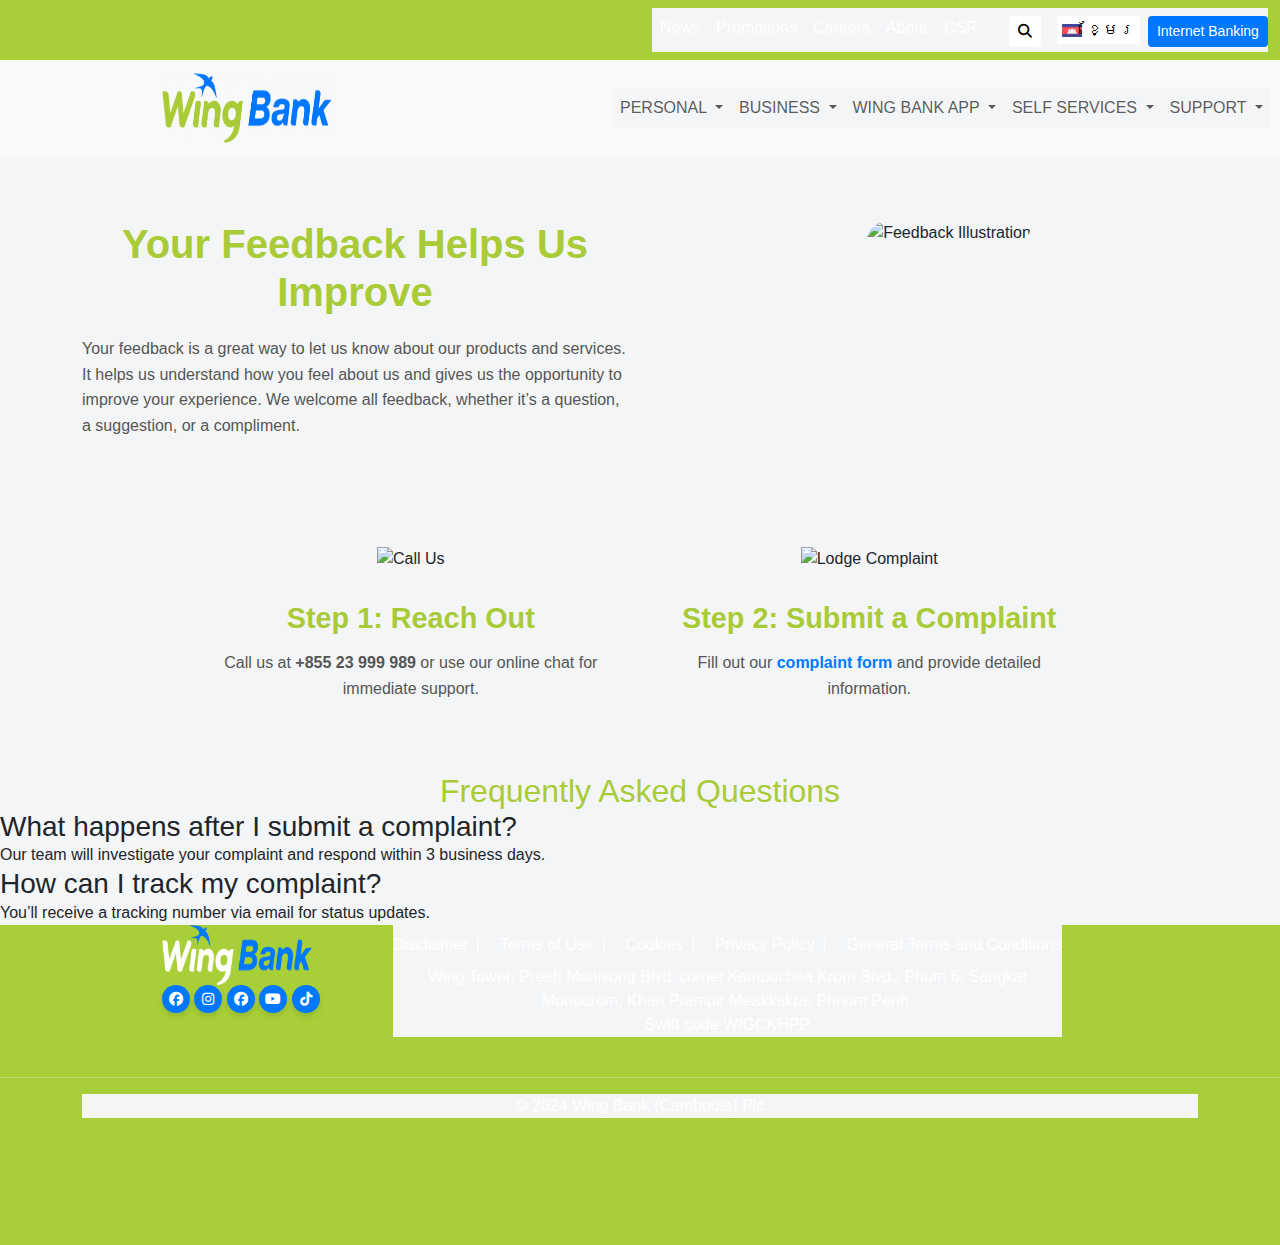
==== commit dd181474: "Update Support page" ====
--- a/supportpage/supportpage.html
+++ b/supportpage/supportpage.html
@@ -1,182 +1,74 @@
 <!DOCTYPE html>
 <html lang="en">
-  <head>
-    <meta charset="UTF-8" />
-    <meta name="viewport" content="width=device-width, initial-scale=1.0" />
-    <title>Document</title>
-    <link
-      href="https://cdn.jsdelivr.net/npm/bootstrap@5.3.3/dist/css/bootstrap.min.css"
-      rel="stylesheet"
-    />
-    <script src="https://cdn.jsdelivr.net/npm/bootstrap@5.3.3/dist/js/bootstrap.bundle.min.js"></script>
-    <link
-      rel="stylesheet"
-      href="https://cdnjs.cloudflare.com/ajax/libs/font-awesome/6.7.1/css/all.min.css"
-    />
-    <link rel="stylesheet" href="/css/style.css" />
-      <style>
-        /* General Styles */
-        body {
-        font-family: "Arial", sans-serif;
-        margin: 0;
-        padding: 0;
-        background-color: #f4f4f9;
-      }
-
-      main {
-        padding: 20px;
-        max-width: 1200px;
-        margin: 0 auto;
-      }
-
-      /* Section Styles */
-      section {
-        background-color: white;
-        margin-bottom: 20px;
-        padding: 20px;
-        border-radius: 8px;
-        box-shadow: 0 2px 5px rgba(0, 0, 0, 0.1);
-      }
-
-      h2 {
-        color: #0073e6;
-        margin-bottom: 15px;
-      }
-
-      p,
-      ul,
-      ol,
-      li {
-        font-size: 16px;
-        line-height: 1.6;
-        color: #333;
-      }
-
-      /* Two-Column Layout for Larger Screens */
-      .content-row {
-        display: flex;
-        flex-wrap: wrap;
-        gap: 20px;
-      }
-
-      .content-row > div {
-        flex: 1;
-        min-width: 280px;
-      }
-
-      .content-img {
-        max-width: 100%;
-        border-radius: 8px;
-        box-shadow: 0 2px 5px rgba(0, 0, 0, 0.1);
-      }
-
-      /* Responsive Design */
-      @media (max-width: 768px) {
-        main {
-          padding: 15px;
-        }
-        h2 {
-          font-size: 22px;
-        }
-        p,
-        li {
-          font-size: 14px;
-        }
-      }
-
-      @media (max-width: 480px) {
-        main {
-          padding: 10px;
-        }
-        h2 {
-          font-size: 20px;
-        }
-        p,
-        li {
-          font-size: 12px;
-        }
-      }
-
-      /* Contact Section Styling */
-      .contact-list {
-        list-style-type: none;
-        padding: 0;
-      }
-
-      .contact-list li {
-        margin-bottom: 10px;
-        font-size: 16px;
-      }
-
-      .contact-item {
-        display: flex;
-        align-items: center;
-      }
-
-      .contact-item img {
-        width: 24px;
-        height: 24px;
-        margin-right: 10px;
-      }
-    </style>
-  </head>
-
-  <body>
+   <head>
+      <meta charset="UTF-8" />
+      <meta name="viewport" content="width=device-width, initial-scale=1.0" />
+      <title>Document</title>
+      <link
+         href="https://cdn.jsdelivr.net/npm/bootstrap@5.3.3/dist/css/bootstrap.min.css"
+         rel="stylesheet"
+         />
+      <script src="https://cdn.jsdelivr.net/npm/bootstrap@5.3.3/dist/js/bootstrap.bundle.min.js"></script>
+      <link
+         rel="stylesheet"
+         href="https://cdnjs.cloudflare.com/ajax/libs/font-awesome/6.7.1/css/all.min.css"
+         />
+      <link rel="stylesheet" href="/css/support.css">
+
+      <link rel="stylesheet" href="/css/style.css" />
+   </head>
+   <body>
     <header>
+
       <!-- ---------------- header-top-wing --------------------->
-
+       
       <div class="header-top-wing">
-        <nav class="navbar navbar-expand-lg w-50 navbar-light float-end">
+        <nav class="navbar navbar-expand-lg w-50 navbar-dark float-end ">
           <div class="container">
             <div class="navbar-style">
-              <button
-                class="navbar-toggler"
-                type="button"
-                data-bs-toggle="collapse"
-                data-bs-target="#navbarSupportedContent"
-                aria-controls="navbarSupportedContent"
-                aria-expanded="false"
-                aria-label="Toggle navigation"
-              >
+              <button class="navbar-toggler" type="button" data-bs-toggle="collapse"
+                data-bs-target="#navbarSupportedContent" aria-controls="navbarSupportedContent" aria-expanded="false"
+                aria-label="Toggle navigation">
                 <span class="navbar-toggler-icon"></span>
               </button>
-              <div
-                class="collapse navbar-collapse"
-                id="navbarSupportedContent me-3"
-              >
+              <div class="collapse navbar-collapse " id="navbarSupportedContent me-3">
                 <ul class="navbar-nav me-auto mb-2 mb-lg-0">
                   <li class="nav-item">
-                    <a class="nav-link" aria-current="page" href="#">News</a>
-                  </li>
-                  <li class="nav-item">
-                    <a class="nav-link" href="#">Promotions </a>
-                  </li>
-                  <li class="nav-item">
-                    <a class="nav-link" href="#">Careers </a>
-                  </li>
-                  <li class="nav-item">
-                    <a class="nav-link" href="#">About </a>
-                  </li>
-                  <li class="nav-item">
-                    <a class="nav-link me-4" href="#">CSR </a>
+                    <a class="nav-link " aria-current="page" href="#">News</a>
+                  </li>
+                  <li class="nav-item">
+                    <a class="nav-link" href="#">Promotions
+  
+                    </a>
+                  </li>
+                  <li class="nav-item">
+                    <a class="nav-link" href="#">Careers
+  
+                    </a>
+                  </li>
+                  <li class="nav-item">
+                    <a class="nav-link" href="#">About
+  
+                    </a>
+                  </li>
+                  <li class="nav-item">
+                    <a class="nav-link me-4" href="#">CSR
+  
+                    </a>
                   </li>
                   <li class="nav-item me-2">
-                    <button class="btn btn-search btn-sm mt-2" type="submit">
-                      <i class="fa-solid fa-magnifying-glass"></i>
-                    </button>
-                  </li>
-                  <li class="nav-item">
+                    <button class="btn btn-search btn-sm mt-2" type="submit"><i
+                        class="fa-solid fa-magnifying-glass"></i></button>
+                  </li>
+                  <li class="nav-item ">
                     <a class="nav-link active" href="#">
-                      <div class="">
-                        <img style="border-radius: 5px;" src="/img/header/flag.png" alt="Cambodian flag" />
-                        <!-- <span>ខ្មែរ</span> -->
+                      <div class="flag">
+                        <img src="/img/header/flag.png" alt="Cambodian flag"> <span>ខ្មែរ</span>
                       </div>
                     </a>
                   </li>
                   <li class="nav-item">
-                    <button class="btn btn-inter btn-sm mt-2" type="submit">
-                      Internet Banking
-                    </button>
+                    <button class="btn btn-inter btn-sm mt-2" type="submit">Internet Banking</button>
                   </li>
                 </ul>
               </div>
@@ -186,154 +78,91 @@
       </div>
       <!-- ---------------navbar ------------->
       <nav
-        class="navbar navbar-tab w-100 ps-5 pe-5 float-end navbar-expand-lg navbar-light bg-light d-flex justify-content-between"
-      >
+        class="navbar navbar-tab w-100 ps-5 pe-5 float-end navbar-expand-lg navbar-light bg-light d-flex justify-content-between">
         <div class="container">
-          <div class="d-flex justify-content-center navbar-style w-100">
+          <div class="d-flex justify-content-center navbar-style  w-100">
             <a class="navbar-brand w-75" href="#">
-              <img src="/img/header/cropped-wb-logo-head.png" alt="" />
+              <img src="/img/header/cropped-wb-logo-head.png" alt="">
             </a>
-            <button
-              class="navbar-toggler"
-              type="button"
-              data-bs-toggle="collapse"
-              data-bs-target="#navbarSupportedContent"
-              aria-controls="navbarSupportedContent"
-              aria-expanded="false"
-              aria-label="Toggle navigation"
-            >
+            <button class="navbar-toggler" type="button" data-bs-toggle="collapse"
+              data-bs-target="#navbarSupportedContent" aria-controls="navbarSupportedContent" aria-expanded="false"
+              aria-label="Toggle navigation">
               <span class="navbar-toggler-icon"></span>
             </button>
-
-            <div
-              class="collapse navbar-collapse w-50"
-              id="navbarSupportedContent"
-            >
+  
+            <div class="collapse navbar-collapse w-50" id="navbarSupportedContent">
               <ul class="navbar-nav me-auto mb-2 mb-lg-0">
                 <li class="nav-item dropdown">
-                  <a
-                    class="nav-link dropdown-toggle"
-                    href="#"
-                    id="navbarDropdown"
-                    role="button"
-                    data-bs-toggle="dropdown"
-                    aria-expanded="false"
-                  >
-                    Personal
+                  <a class="nav-link dropdown-toggle" href="#" id="navbarDropdown" role="button" data-bs-toggle="dropdown"
+                    aria-expanded="false">
+                    Personal 
                   </a>
                   <ul class="dropdown-menu dropdown-menu-end">
                     <li><a class="dropdown-item" href="#">Action</a></li>
-                    <li>
-                      <a class="dropdown-item" href="#">Another action</a>
-                    </li>
-                    <li>
-                      <hr class="dropdown-divider" />
-                    </li>
-                    <li>
-                      <a class="dropdown-item" href="#">Something else here</a>
-                    </li>
-                  </ul>
-                </li>
-
+                    <li><a class="dropdown-item" href="#">Another action</a></li>
+                    <li>
+                      <hr class="dropdown-divider">
+                    </li>
+                    <li><a class="dropdown-item" href="#">Something else here</a></li>
+                  </ul>
+                </li>
+  
                 <li class="nav-item dropdown">
-                  <a
-                    class="nav-link dropdown-toggle"
-                    href="#"
-                    id="navbarDropdown"
-                    role="button"
-                    data-bs-toggle="dropdown"
-                    aria-expanded="false"
-                  >
+                  <a class="nav-link dropdown-toggle" href="#" id="navbarDropdown" role="button" data-bs-toggle="dropdown"
+                    aria-expanded="false">
                     Business
                   </a>
                   <ul class="dropdown-menu dropdown-menu-end">
                     <li><a class="dropdown-item" href="#">Action</a></li>
-                    <li>
-                      <a class="dropdown-item" href="#">Another action</a>
-                    </li>
-                    <li>
-                      <hr class="dropdown-divider" />
-                    </li>
-                    <li>
-                      <a class="dropdown-item" href="#">Something else here</a>
-                    </li>
+                    <li><a class="dropdown-item" href="#">Another action</a></li>
+                    <li>
+                      <hr class="dropdown-divider">
+                    </li>
+                    <li><a class="dropdown-item" href="#">Something else here</a></li>
                   </ul>
                 </li>
                 <li class="nav-item dropdown">
-                  <a
-                    class="nav-link dropdown-toggle"
-                    href="#"
-                    id="navbarDropdown"
-                    role="button"
-                    data-bs-toggle="dropdown"
-                    aria-expanded="false"
-                  >
+                  <a class="nav-link dropdown-toggle" href="#" id="navbarDropdown" role="button" data-bs-toggle="dropdown"
+                    aria-expanded="false">
                     Wing Bank App
                   </a>
                   <ul class="dropdown-menu" aria-labelledby="navbarDropdown">
                     <li><a class="dropdown-item" href="#">Action</a></li>
-                    <li>
-                      <a class="dropdown-item" href="#">Another action</a>
-                    </li>
-                    <li>
-                      <hr class="dropdown-divider" />
-                    </li>
-                    <li>
-                      <a class="dropdown-item" href="#">Something else here</a>
-                    </li>
-                  </ul>
-                </li>
-
+                    <li><a class="dropdown-item" href="#">Another action</a></li>
+                    <li>
+                      <hr class="dropdown-divider">
+                    </li>
+                    <li><a class="dropdown-item" href="#">Something else here</a></li>
+                  </ul>
+                </li>
+  
                 <li class="nav-item dropdown">
-                  <a
-                    class="nav-link dropdown-toggle"
-                    href="#"
-                    id="navbarDropdown"
-                    role="button"
-                    data-bs-toggle="dropdown"
-                    aria-expanded="false"
-                  >
+                  <a class="nav-link dropdown-toggle" href="#" id="navbarDropdown" role="button" data-bs-toggle="dropdown"
+                    aria-expanded="false">
                     Self Services
                   </a>
                   <ul class="dropdown-menu" aria-labelledby="navbarDropdown">
                     <li><a class="dropdown-item" href="#">Action</a></li>
-                    <li>
-                      <a class="dropdown-item" href="#">Another action</a>
-                    </li>
-                    <li>
-                      <hr class="dropdown-divider" />
-                    </li>
-                    <li>
-                      <a class="dropdown-item" href="#">Something else here</a>
-                    </li>
-                  </ul>
-                </li>
-
+                    <li><a class="dropdown-item" href="#">Another action</a></li>
+                    <li>
+                      <hr class="dropdown-divider">
+                    </li>
+                    <li><a class="dropdown-item" href="#">Something else here</a></li>
+                  </ul>
+                </li>
+  
                 <li class="nav-item dropdown w-100">
-                  <a
-                    class="nav-link dropdown-toggle"
-                    href="#"
-                    id="navbarDropdown"
-                    role="button"
-                    data-bs-toggle="dropdown"
-                    aria-expanded="false"
-                  >
+                  <a class="nav-link dropdown-toggle" href="#" id="navbarDropdown" role="button" data-bs-toggle="dropdown"
+                    aria-expanded="false">
                     Support
                   </a>
-                  <ul
-                    class="dropdown-menu w-100"
-                    aria-labelledby="navbarDropdown"
-                  >
-                    <li><a class="dropdown-item" href="#">Action</a></li>
-                    <li>
-                      <a class="dropdown-item" href="#">Another action</a>
-                    </li>
-                    <li>
-                      <hr class="dropdown-divider" />
-                    </li>
-                    <li>
-                      <a class="dropdown-item" href="#">Something else here</a>
-                    </li>
+                  <ul class="dropdown-menu w-100" aria-labelledby="navbarDropdown">
+                    <li><a class="dropdown-item" href="#">Action</a></li>
+                    <li><a class="dropdown-item" href="#">Another action</a></li>
+                    <li>
+                      <hr class="dropdown-divider">
+                    </li>
+                    <li><a class="dropdown-item" href="#">Something else here</a></li>
                   </ul>
                 </li>
               </ul>
@@ -341,273 +170,145 @@
           </div>
         </div>
       </nav>
+  
     </header>
-
-    <!-- Content -->
-       <section id="main-wrapper">
-        <div class="popup-wrap">
-            <div class="popup-content">
-                <a href="#" class="close-video"><img  width="25" alt="close" data-src="https://www.wingbank.com.kh/wp-content/themes/wing/assets/images/close.png" class="lazyload" src="[data-uri]"><noscript><img src="https://www.wingbank.com.kh/wp-content/themes/wing/assets/images/close.png" width="25" alt="close"></noscript></a>
-                <div class="video-youtube"></div>
-            </div>
+      <!-- Content -->
+ <!-- Banner Section -->
+  <div class="container overflow-hidden" style="padding-bottom: 6.4rem;">
+    <div class="row row1">
+      <div class="col-xl-6 ">
+        <section class="feedback-section">
+          <div class="feedback-content">
+            <h2>Your Feedback Helps Us Improve</h2>
+            <p>
+              Your feedback is a great way to let us know about our products and services. 
+              It helps us understand how you feel about us and gives us the opportunity to 
+              improve your experience. We welcome all feedback, whether it’s a question, a suggestion, 
+              or a compliment.
+            </p>
+          </div>
+        </section>
+      </div>
+      <div class="col-xl-6 ">
+        <section class="feedback-section">
+          <div class="feedback-image">
+            <img class="img-spp" src="https://paragon.com.vn/wp-content/uploads/2022/06/13.jpg" alt="Feedback Illustration">
+          </div>
+        </section>
+      </div>
+    </div>
+
+</div>
+  
+</section>
+
+<!-- Steps Section -->
+ <div class="container">
+<section class="steps">
+  <div class="row">
+    <div class="col-xl-6">
+      <div class="step">
+        <div class="step-content">
+          <img src="https://images.sftcdn.net/images/t_app-icon-m/p/010e35b8-1a17-4b8b-8976-675ea8ee94de/1148627718/freecall-logo" alt="Call Us">
+          <h2>Step 1: Reach Out</h2>
+          <p>Call us at <strong>+855 23 999 989</strong> or use our online chat for immediate support.</p>
         </div>
-    <section id="main-wrapper">
-        <div class="banner-inner">
-
-        <!-- <div class="coverimage" style="background: url('https://www.wingbank.com.kh/wp-content/uploads/2023/05/Cover-Complaint.png') no-repeat bottom right; background-size: cover;"></div> -->
-        <div class="coverimage">
-    <img data-src="https://www.wingbank.com.kh/wp-content/uploads/2023/05/Cover-Complaint.png" class="coverimage-desk lazyload" src="https://www.wingbank.com.kh/wp-content/themes/wing/assets/images/lazyload.png" />
+      </div>
     </div>
-    <div class="table-wrap">
-        <div class="table-cell">
-            <div class="container">
-                <div class="inner-banner-text text-left">
-                    <h1><h1 style="color: #A9CB37 !important; font-weight: 400;"><strong>Your Complaint​ Resolution Help Us Improve</strong></h1></h1>
-<!--                    <a href="#" class="play-btn">WATCH THE VIDEO <span class="play-icon"></span></a>-->
-                                        <p><p style="color: #6D6E71">Not​ fully​ satisfied​ with​ the​ service​ received​ or became a witness of an action that you think would violate laws and regulations?​ We​ are​ here​ to​ help.</p></p>
-                                    </div>
-            </div>
-        </div>
-    </div>
-</div>
-			<div class="responsive-none">
-				<div class="container position-relative"><ul class="wpb_page_list page-sidebar"><li class="page_item page-item-42852"><a href="https://www.wingbank.com.kh/en/support/contact-center/">Contact Center</a></li>
-<li class="page_item page-item-52164"><a href="https://www.wingbank.com.kh/en/support/wing-chat/">Wing Chat</a></li>
-<li class="page_item page-item-42863"><a href="https://www.wingbank.com.kh/en/support/feedback/">Feedback</a></li>
-<li class="page_item page-item-42866 current_page_item"><a href="https://www.wingbank.com.kh/en/support/complaint/" aria-current="page">Complaint</a></li>
-<li class="page_item page-item-52783"><a href="https://www.wingbank.com.kh/en/support/card-security-awareness/">Card Security Awareness</a></li>
-</ul></div>			</div>
-		<section id="section-0" class="sec-pad "><div class="layout-1 " ><div class="container "><div class="row"><div class="col-sm-12 text-left"><style>
-
-    .title {
-        font-style: normal;
-        font-weight: 400;
-        font-size: 32px !important;
-        line-height: 66px;
-        /* Primary */
-        color: #A9CB37 !important;
-    }
-
-    .items-list {
-        display: flex;
-        gap: 12px;
-        padding-bottom: 14px;
-    }
-
-    .items-list img {
-        object-fit: contain;
-    }
-
-    .items-list p {
-        text-decoration: none;
-        font-weight: bold;
-        color: #0077FF;
-        padding: 0;
-    }
-
-    .background-card {
-        border-radius: 0.5rem;
-        background-color: #f2f2f3;
-        flex-direction: column;
-        padding: 1rem 2rem;
-        align-items: self-start !important;
-        gap: 3.13rem;
-    }
-
-    .sub-background-card {
-        border-radius: 0.5rem;
-        background-color: #fff;
-        flex-direction: column;
-        padding: 1.5rem;
-        align-items: self-start !important;
-        gap: 3.13rem;
-        margin-bottom: 3.13rem;
-    }
-
-    @media screen and (max-width: 782px) {
-        .intro-card {
-            border-radius: 0.5rem;
-        }
-
-        .background-card {
-            border-radius: 0.5rem;
-            padding: 1rem;
-        }
-
-        .banner-inner .table-wrap:before {
-            background: #fff !important;
-        }
-
-        .title {
-            font-size: 28px !important;
-        }
-    }
-</style>
-<div class="background-card">
-    <h1 class="title">Complaint​ Resolution</h1>
-    <div class="sub-background-card">
-        <h3>Step 1</h3>
-        <h4>Contact Customer Service</h4>
-        <p style="color: #6d6e71;">If we didn't meet your expectations while serving you, please speak to our Customer
-            Service Specialist through one of the following​ channels:</p>
-        <div>
-            <div class="items-list"><img
- data-src='https://www.wingbank.com.kh/wp-content/uploads/2023/05/call-calling.png' class='lazyload' src='[data-uri]' /><noscript><img
-                    src="https://www.wingbank.com.kh/wp-content/uploads/2023/05/call-calling.png" /></noscript>
-                <p>Call​ our​ hotline​ numbers: <a href="tel:+855 23 999 989">+855 23 999 989</a></p>
-            </div>
-            <div class="items-list"><img data-src='https://www.wingbank.com.kh/wp-content/uploads/2023/05/sms.png' class='lazyload' src='[data-uri]' /><noscript><img src="https://www.wingbank.com.kh/wp-content/uploads/2023/05/sms.png" /></noscript>
-                <p>Chat​ with​ us​ on​ our​ <a href="https://www.facebook.com/WingBankKH" target="_blank"
-                        rel="noopener">Facebook page;</a></p>
-            </div>
-        </div>
-        <p>Very​ often,​ the​ issue​ will​ be​ resolved​ quickly​ in​ Step​ 1.</p>
-        <p>If​ you​ are​ still​ dissatisfied,​ please​ proceed​ to​ Step​ 2.</p>
-    </div>
-    <div class="sub-background-card">
-        <h3>Step 2</h3>
-        <h4>Lodge​ a​ formal​ complaint</h4>
-        <p style="color: #6d6e71;">If​ your​ complaint​ has​ not​ been​ resolved​ by​ our​ Customer​ Service​
-            Specialist,​ you​ can​ submit formal​ complaint​ to​ the​ Complaint​ and​ Dispute​ Resolution​ Unit.</p>
-        <div class="items-list">
-            <p>Please​ complete​ the​ <a href="https://www.wingbank.com.kh/km/complaint-form/">Complaint​
-                    Acknowledgement​ </a> Form and​ click​ Submit.​ Specialists​ from the​ Unit​ will​ be​ contacting​
-                you​ shortly.</p>
-        </div>
-    </div>
-    <div>
-        <h3>Complaint​ and​ Dispute​ Resolution​ Unit:​ an​ independent​ and​ impartial team</h3>
-        <p style="color: #6d6e71;">In​ the​ situation​ where​ a​ formal​ complaint​ has​ been​ lodged​ to​ the​
-            Complaint​ and​ Dispute​ Resolution Unit,​ the​ case​ will​ be​ then​ managed​ by​ the​ Unit​ that​ offers​
-            a​ fair,​ impartial,​ and​ objective​ investigation of​ all​ complaints.​ When​ the​ Unit​ reviews​ a​
-            formal​ complaint​ about​ the​ Bank’s​ products​ and​ services,​ it will​ base​ on:</p>
-        <ul>
-            <li>Laws​ and​ regulations;​ and</li>
-            <li>Sound​ industry​ practices.</li>
-        </ul>
-    </div>
-    <div>
-        <h3>The​ 2-stage​ Resolution​ Process</h3>
-        <h4>The​ official​ investigation​ of​ a​ formal​ complaint​ will​ be​ based​ on​ the​ 2-stage​ Resolution​
-            Process:</h4>
-        <p style="color: #6d6e71;">In​ the​ situation​ where​ a​ formal​ complaint​ has​ been​ lodged​ to​ the​
-            Complaint​ and​ Dispute​ Resolution Unit,​ the​ case​ will​ be​ then​ managed​ by​ the​ Unit​ that​ offers​
-            a​ fair,​ impartial,​ and​ objective​ investigation of​ all​ complaints.​ When​ the​ Unit​ reviews​ a​
-            formal​ complaint​ about​ the​ Bank’s​ products​ and​ services,​ it will​ base​ on:</p>
-        <div class="sub-background-card">
-            <div>
-                <h5>First-stage resolution</h5>
-                <ul>
-                    <li>The​ Unit​ to​ conduct​ fact​ findings,​ evaluate,​ and​ propose​ amicable resolution;</li>
-                    <li>If​ a​ resolution​ is​ still​ not​ met,​ the​ complaint​ will​ be​ moved​ to​ the second​
-                        resolution​ stage.</li>
-                </ul>
-                <h5>Within​ 2​ Business​ Days</h5>
-            </div>
-        </div>
-        <div class="sub-background-card">
-            <div>
-                <h5>Second-stage resolution</h5>
-                <ul>
-                    <li>The​ Unit​ to​ deep-dive​ into​ the​ root​ cause(s)​ and​ offer​ different solutions;</li>
-                    <li>If​ amicable​ resolution​ is​ still​ not​ achieved,​ the​ complaint​ will​ be escalated​ to​
-                        the​ Wing's​ Complaint​ Resolution​ Committee​ (CRC);</li>
-                    <li>CRC​ will​ run​ an​ investigation,​ analyze​ the​ facts,​ and​ make​ a​ final decision.</li>
-                </ul>
-                <h5>Within​ 28​ Business​ Days</h5>
-            </div>
-        </div>
-        <p>Every​ formal​ complaint​ submitted​ to​ the​ Complaint​ and​ Dispute​ Resolution​ Unit​ will​ follow​ the
-            procedures​ listed​ below:</p>
-        <ul>
-            <li>Acknowledge​ the​ complaint​ within​ the​ same​ business​ day;</li>
-            <li>Record​ lodged​ complaint​ status;</li>
-            <li>Advise​ the​ next​ steps​ to​ be​ taken;</li>
-            <li>Provide​ indicative​ timeline​ for​ resolution.</li>
-        </ul>
-        <h4>Helpful​ information​ to​ support​ your​ official​ complaint</h4>
-        <p>To​ make​ it​ easier​ to​ process​ your​ complaint,​ make​ sure​ you​ provide​ as​ much​ information​ as​
-            possible, such​ as:</p>
-        <ul>
-            <li>A​ description​ of​ the​ event;</li>
-            <li>The​ chronology​ of​ the​ event​ (date​ and​ time,​ if​ possible);</li>
-            <li>The​ name​ of​ the​ business​ line​ and​ employees​ you​ dealt​ with;</li>
-            <li>Any​ document​ relevant​ to​ the​ analysis​ of​ your​ complaint.</li>
-        </ul>
-    </div>
-</div></div></div></div></div></div><div class="space-bottom "></div></section>    <section id="section1" class="sec-pad null-bot jq-section">
-        <div class="layout-1 pb3">
-            <div class="container">
-                <div class="row">
-                    <div class="col-sm-12">
-<h2 class="sec-title small">Examples​ of​ Complaints/Disputes</h2><p>Here​ are​ a​ few​ examples​ of​ complaints/disputes​ inspired​ by​ real​ cases,​ plus​ our​ solutions​ and​ helpful tips​ to​ prevent​ them​ from​ happening​ to​ you.</p><div class="faq-wrap"><ul></ul></div>                    </div>
-                </div>
-            </div>
-        </div>
-    </section>
-    <div class="space-bottom"></div>
-    			<div class="responsive-block sp-sidebar">
-				<div class="container position-relative"><ul class="wpb_page_list page-sidebar"><li class="page_item page-item-42852"><a href="https://www.wingbank.com.kh/en/support/contact-center/">Contact Center</a></li>
-<li class="page_item page-item-52164"><a href="https://www.wingbank.com.kh/en/support/wing-chat/">Wing Chat</a></li>
-<li class="page_item page-item-42863"><a href="https://www.wingbank.com.kh/en/support/feedback/">Feedback</a></li>
-<li class="page_item page-item-42866 current_page_item"><a href="https://www.wingbank.com.kh/en/support/complaint/" aria-current="page">Complaint</a></li>
-<li class="page_item page-item-52783"><a href="https://www.wingbank.com.kh/en/support/card-security-awareness/">Card Security Awareness</a></li>
-</ul></div>				<div class="space-bottom "></div>
-			</div>
-		    </section>
-<div id="" class="popup-inline-content" style="display: none; max-width: 100%; margin: 0; padding: 0;">
-	<div class="fc-popup-content layout-1">
-		<div class="container">
-					</div>
-	</div>
-</div>
-
-
-</section>
-<footer>
-  <div class="container">
-    <div class="navbar-style">
-      <div class="row">
-        <div class="col-3">
-          <div class="img-foot">
-            <a href="#">
-              <img src="/img/header/wb-logo-foot.png" width="150px" height="60px" alt="">
-            </a>
-          </div>
-          <a href="#"><span class="icon"><i class="fa-brands fa-facebook"></i></span></a>
-          <a href="#"><span class="icon"><i class="fa-brands fa-instagram"></i></span></a>
-          <a href="#"><span class="icon"><i class="fa-brands fa-facebook"></i></span></a>
-          <a href="#"><span class="icon"><i class="fa-brands fa-youtube"></i></span></a>
-          <a href="#"><span class="icon"><i class="fa-brands fa-tiktok"></i></span></a>
-        </div>
-        <div class="col-9">
-          <ul class="d-flex flex-row justify-content-between navbar-nav text-white me-auto mb-2 mb-lg-0">
-            <li class="nav-item"><a class="nav-link" href="#">Disclaimer<span class="ms-2">|</span></a></li>
-            <li class="nav-item"><a class="nav-link" href="#">Terms of Use<span class="ms-2">|</span></a></li>
-            <li class="nav-item"><a class="nav-link" href="#">Cookies<span class="ms-2">|</span></a></li>
-            <li class="nav-item"><a class="nav-link" href="#">Privacy Policy<span class="ms-2">|</span></a> </li>
-            <li class="nav-item"><a class="nav-link" href="#">General Terms and Conditions</a></li>
-          </ul>
-          <div class="content text-center">
-            <p class=" p-0 m-0 text-white">
-              Wing Tower, Preah Monivong Blvd. corner Kampuchea Krom Blvd., Phum 6, Sangkat Monourom, Khan Prampir
-              Meakkakra, Phnom Penh.
-              <br> Swift code WIGCKHPP
-            </p>
-            <img class="mt-3" width="60px" src="../wing_app/img/header/certification_sisa.png" alt="">
-          </div>
+    <div class="col-xl-6">
+      <div class="step">
+        <div class="step-content">
+          <img src="https://encrypted-tbn0.gstatic.com/images?q=tbn:ANd9GcRqGqMYfn0dYVQPb-SrB98tZ3KbpNyI9ZmUfLJt3Q96DuGV4s_5yUUIFjXeqOH_9saqAlk&usqp=CAU" alt="Lodge Complaint">
+          <h2>Step 2: Submit a Complaint</h2>
+          <p>Fill out our <a href="#">complaint form</a> and provide detailed information.</p>
         </div>
       </div>
     </div>
   </div>
-  <hr>
-  <div class="container">
-    <div class="row">
-      <div class="col-12">
-        <div class="content text-center">
-          <p class="text-white">© 2024 Wing Bank (Cambodia) Plc</p>
-        </div>
-      </div>
-    </div>
+</section>
+
+<!-- Modal for Complaint Form -->
+<div id="complaintModal" class="modal">
+  <div class="modal-content">
+    <span class="close-btn" id="closeModal">&times;</span>
+    <h2>Complaint Form</h2>
+    <form action="#">
+      <label for="name">Full Name:</label>
+      <input type="text" id="name" name="name" required>
+
+      <label for="email">Email:</label>
+      <input type="email" id="email" name="email" required>
+
+      <label for="complaint">Your Complaint:</label>
+      <textarea id="complaint" name="complaint" rows="4" required></textarea>
+
+      <button type="submit">Submit</button>
+    </form>
   </div>
-</footer>
+</div>
+</div>
+
+
+<!-- New FAQs Section -->
+<section class="faq">
+  <h2>Frequently Asked Questions</h2>
+  <div class="faq-item">
+      <h3>What happens after I submit a complaint?</h3>
+      <p>Our team will investigate your complaint and respond within 3 business days.</p>
+  </div>
+  <div class="faq-item">
+      <h3>How can I track my complaint?</h3>
+      <p>You’ll receive a tracking number via email for status updates.</p>
+  </div>
+</section>
+
+      <footer>
+         <div class="container">
+            <div class="navbar-style">
+               <div class="row">
+                  <div class="col-3">
+                     <div class="img-foot">
+                        <a href="#">
+                        <img src="/img/header/wb-logo-foot.png" width="150px" height="60px" alt="">
+                        </a>
+                     </div>
+                     <a href="#"><span class="icon"><i class="fa-brands fa-facebook"></i></span></a>
+                     <a href="#"><span class="icon"><i class="fa-brands fa-instagram"></i></span></a>
+                     <a href="#"><span class="icon"><i class="fa-brands fa-facebook"></i></span></a>
+                     <a href="#"><span class="icon"><i class="fa-brands fa-youtube"></i></span></a>
+                     <a href="#"><span class="icon"><i class="fa-brands fa-tiktok"></i></span></a>
+                  </div>
+                  <div class="col-9">
+                     <ul class="d-flex flex-row justify-content-between navbar-nav text-white me-auto mb-2 mb-lg-0">
+                        <li class="nav-item"><a class="nav-link" href="#">Disclaimer<span class="ms-2">|</span></a></li>
+                        <li class="nav-item"><a class="nav-link" href="#">Terms of Use<span class="ms-2">|</span></a></li>
+                        <li class="nav-item"><a class="nav-link" href="#">Cookies<span class="ms-2">|</span></a></li>
+                        <li class="nav-item"><a class="nav-link" href="#">Privacy Policy<span class="ms-2">|</span></a> </li>
+                        <li class="nav-item"><a class="nav-link" href="#">General Terms and Conditions</a></li>
+                     </ul>
+                     <div class="content text-center">
+                        <p class=" p-0 m-0 text-white">
+                           Wing Tower, Preah Monivong Blvd. corner Kampuchea Krom Blvd., Phum 6, Sangkat Monourom, Khan Prampir
+                           Meakkakra, Phnom Penh.
+                           <br> Swift code WIGCKHPP
+                        </p>
+                        <img class="mt-3" width="60px" src="../wing_app/img/header/certification_sisa.png" alt="">
+                     </div>
+                  </div>
+               </div>
+            </div>
+         </div>
+         <hr>
+         <div class="container">
+            <div class="row">
+               <div class="col-12">
+                  <div class="content text-center">
+                     <p class="text-white">© 2024 Wing Bank (Cambodia) Plc</p>
+                  </div>
+               </div>
+            </div>
+         </div>
+      </footer>
+      <script src="/js/support.js">
+
+      </script>--- a/css/support.css
+++ b/css/support.css
@@ -0,0 +1,298 @@
+/* General Reset */
+body, h1, h2, h3, p, ul {
+    margin: 0;
+    padding: 0;
+    box-sizing: border-box;
+    background-color: #f4f5f7;
+
+}
+
+body {
+    font-family: 'Poppins', sans-serif;
+    /* background-color: #f4f4f4; */
+}
+
+/* Header */
+.header {
+    background-color: #A9CB37;
+    display: flex;
+    justify-content: space-between;
+    padding: 15px 30px;
+}
+
+.header ul {
+    list-style: none;
+    display: flex;
+    gap: 20px;
+}
+
+.header a {
+    color: white;
+    font-weight: 600;
+    text-decoration: none;
+}
+
+/* Banner Section */
+.row1{
+    position: relative;
+    top: 4rem;
+}
+.feedback-section {
+    display: flex;
+    align-items: center;
+    justify-content: space-between;
+    /* padding: 40px 10%; */
+    background-color: #f4f5f7;
+  }
+  
+  
+  .feedback-content h2 {
+    color: #A9CB37;
+    font-size: 2.5rem;
+    font-weight: bold;
+    margin-bottom: 20px;
+  }
+
+  .feedback-content p {
+    color: #555;
+    font-size: 1rem;
+    line-height: 1.6;
+  }
+
+  .feedback-image {
+    height: auto;
+    overflow: hidden;
+    /* background-color: red; */
+    margin: auto;
+  }
+  .feedback-image .img-spp{
+    width: 70%;
+    height: auto;
+    object-fit: cover;
+    border-radius: 20px 0px;
+    margin-left: 3rem;
+  }
+  
+  /* Responsive Design */
+  @media (max-width: 768px) {
+    .feedback-section {
+      flex-direction: column;
+      text-align: center;
+      padding: 20px;
+    }
+  
+    .feedback-content {
+      max-width: 100%;
+    }
+  
+    .feedback-image {
+      max-width: 100%;
+      margin-top: 20px;
+    }
+  }
+  
+
+/* Steps Section */
+
+.steps {
+    padding: 50px 10%;
+    /* background-color: #f9fafc; */
+  }
+  
+  .row {
+    display: flex;
+    flex-wrap: wrap;
+    justify-content: space-between;
+  }
+  
+  .col {
+    flex: 1 1 calc(50% - 20px);
+    margin: 10px;
+    display: flex;
+    justify-content: center;
+  }
+  
+  .step {
+    background:none;
+    padding: 20px;
+    border-radius: 10px;
+    text-align: center;
+    transition: transform 0.3s ease, box-shadow 0.3s ease;
+    width: 100%;
+    /* max-width: 400px; */
+  }
+  
+  .step:hover {
+    transform: translateY(-5px);
+    box-shadow: 0 10px 20px rgba(0, 0, 0, 0.2);
+  }
+  
+  .step img {
+    width: 100px;
+    height: auto;
+    margin-bottom: 15px;
+    animation: fadeIn 1s ease-in-out;
+  }
+  
+  .step h2 {
+    color: #A9CB37;
+    font-size: 1.8rem;
+    margin: 15px 0;
+    font-weight: bold;
+  }
+  
+  .step p {
+    font-size: 1rem;
+    color: #555;
+    line-height: 1.6;
+  }
+  
+  .step a {
+    color: #007bff;
+    text-decoration: none;
+    font-weight: bold;
+  }
+  
+  .step a:hover {
+    text-decoration: underline;
+  }
+
+  /* Modal Styles */
+.modal {
+  display: none;
+  position: fixed;
+  z-index: 1;
+  left: 0;
+  top: 0;
+  width: 100%;
+  height: 100%;
+  background-color: rgba(0, 0, 0, 0.5);
+  overflow: auto;
+  padding-top: 60px;
+}
+
+.modal-content {
+  background-color: #fff;
+  margin: 5% auto;
+  padding: 20px;
+  border-radius: 8px;
+  width: 80%;
+  max-width: 600px;
+  box-shadow: 0 4px 8px rgba(0, 0, 0, 0.2);
+}
+
+.close-btn {
+  color: #aaa;
+  float: right;
+  font-size: 28px;
+  font-weight: bold;
+}
+
+.close-btn:hover,
+.close-btn:focus {
+  color: black;
+  text-decoration: none;
+  cursor: pointer;
+}
+
+h2 {
+  color: #A9CB37;
+  text-align: center;
+}
+
+form {
+  display: flex;
+  flex-direction: column;
+  gap: 15px;
+}
+
+label {
+  font-size: 1rem;
+  color: #555;
+}
+
+input, textarea {
+  padding: 10px;
+  border-radius: 5px;
+  border: 1px solid #ddd;
+}
+
+button {
+  padding: 10px;
+  background-color: #A9CB37;
+  color: white;
+  border: none;
+  border-radius: 5px;
+  cursor: pointer;
+}
+
+button:hover {
+  background-color: #8ab22c;
+}
+
+  
+  /* Fade-in animation */
+  @keyframes fadeIn {
+    from {
+      opacity: 0;
+      transform: scale(0.9);
+    }
+    to {
+      opacity: 1;
+      transform: scale(1);
+    }
+  }
+  
+  /* Responsive design */
+  @media (max-width: 768px) {
+    .row {
+      flex-direction: column;
+      align-items: center;
+    }
+  
+    .col {
+      flex: 1 1 100%;
+    }
+  
+    .step {
+      max-width: 90%;
+    }
+  }
+  
+  
+  /* Animations */
+  @keyframes fadeIn {
+    from {
+      opacity: 0;
+      transform: scale(0.9);
+    }
+    to {
+      opacity: 1;
+      transform: scale(1);
+    }
+  }
+  
+  /* Responsive Design */
+  @media (max-width: 768px) {
+    .step {
+      width: 90%;
+    }
+  }
+  
+  @media (max-width: 480px) {
+    .step h2 {
+      font-size: 1.2rem;
+    }
+  
+    .step p {
+      font-size: 0.9rem;
+    }
+  }
+  
+/* Footer */
+.footer {
+    background-color: #333;
+    color: white;
+    padding: 20px;
+    text-align: center;
+}
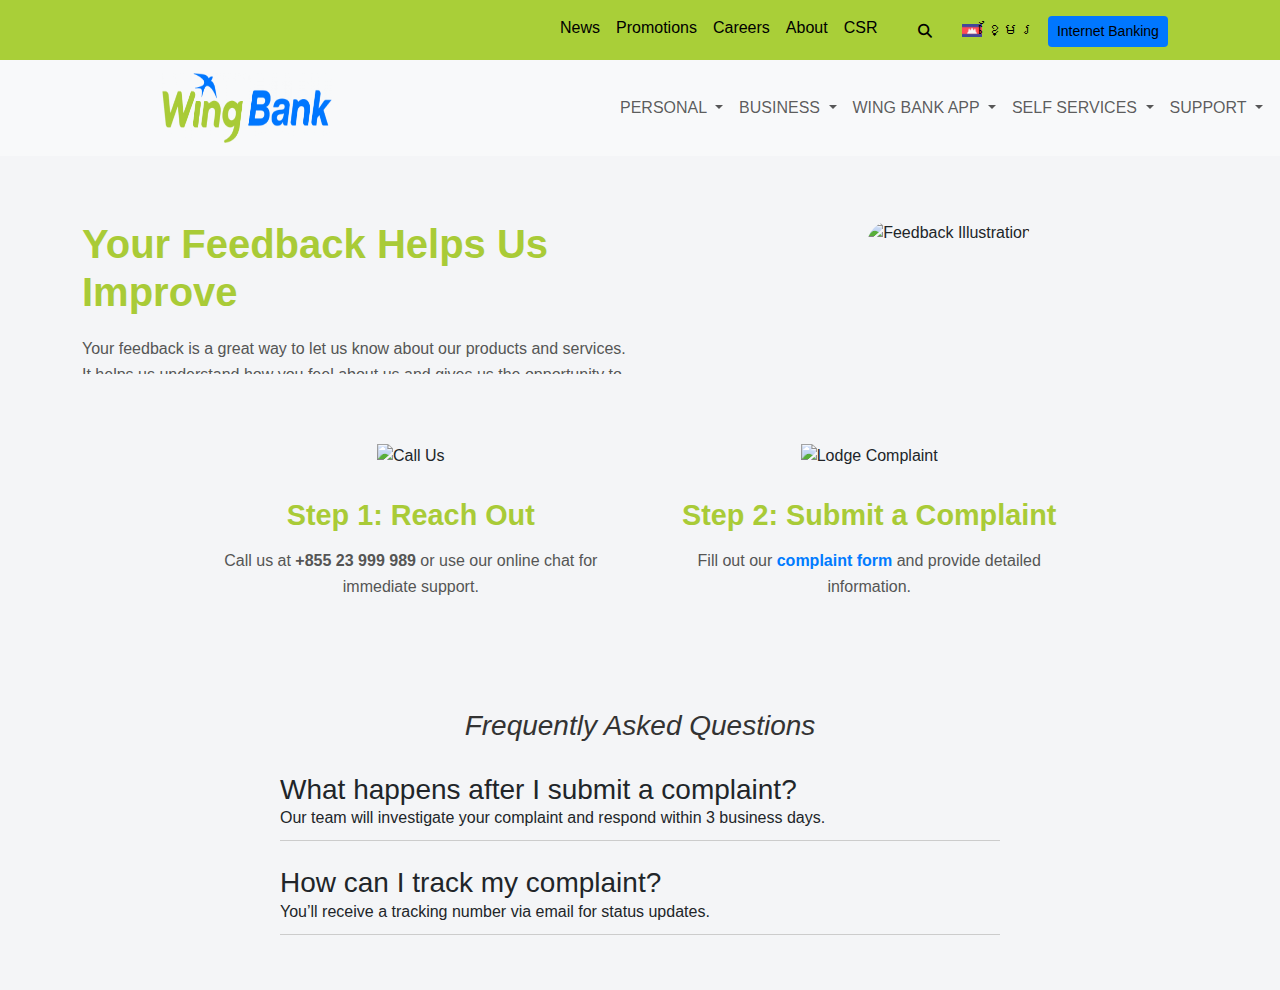
==== commit 4d796cb0: "Update Spp By Thanyyy" ====
--- a/supportpage/supportpage.html
+++ b/supportpage/supportpage.html
@@ -15,15 +15,84 @@
          />
       <link rel="stylesheet" href="/css/support.css">
 
-      <link rel="stylesheet" href="/css/style.css" />
    </head>
    <body>
+<style>
+      :root{
+    --hearder:#a9cf38;
+    --btn:#07f;
+    --btn-hover:rgb(5, 44, 201);
+    --fontsize-content:16px;
+    --font-icon:14px;
+    --text-black: black;
+}
+/* ------------- header-top-wing--------------------------*/
+.header-top-wing{
+    background-color: #a9cf38;
+    color: black;
+    height: 60px;
+}
+.header-top-wing .flag{
+    padding: 2px 5px;
+    border-radius: 3px;
+    /* background-color: white; */
+}
+.header-top-wing .flag img{
+    width: 20px !important;
+    
+}
+
+.header-top-wing .flag span{
+    color: var(--text-black);
+    
+}
+
+.header-top-wing .navbar-light{
+    margin-right: 100px !important;
+}
+.header-top-wing .btn-search{
+  
+    color: var(--text-black);
+    
+}
+    
+.header-top-wing .btn-inter {
+    background-color: var(--btn);
+    color: var(--text-white) !important;
+}
+.header-top-wing .btn-inter:hover {
+    background-color: var(--btn-hover);
+}
+.header-top-wing .nav-link{
+    color: black;
+}
+.header-top-wing .nav-link:hover{
+    color: black
+}
+/* ------------- search-------------- */
+
+ .navbar-brand img{
+    width: 170px !important;
+    height: 70px !important;
+}
+.navbar-tab .navbar-style{
+    width: 900px !important;
+     margin-left: 80px;
+}
+.navbar-tab .navbar-style .nav-link{
+  text-transform: uppercase;
+  font-weight: 500;
+}
+.dropdown-menu{
+    width: 100% !important;
+}
+</style>
     <header>
 
       <!-- ---------------- header-top-wing --------------------->
        
-      <div class="header-top-wing">
-        <nav class="navbar navbar-expand-lg w-50 navbar-dark float-end ">
+      <div class="header-top-wing ">
+        <nav class="navbar navbar-expand-lg w-50 navbar-light float-end ">
           <div class="container">
             <div class="navbar-style">
               <button class="navbar-toggler" type="button" data-bs-toggle="collapse"
@@ -157,12 +226,12 @@
                     Support
                   </a>
                   <ul class="dropdown-menu w-100" aria-labelledby="navbarDropdown">
-                    <li><a class="dropdown-item" href="#">Action</a></li>
-                    <li><a class="dropdown-item" href="#">Another action</a></li>
-                    <li>
-                      <hr class="dropdown-divider">
-                    </li>
-                    <li><a class="dropdown-item" href="#">Something else here</a></li>
+                    <li><a class="dropdown-item" href="#">Feedback</a></li>
+                    <li><a class="dropdown-item" href="#">Contact</a></li>
+                    <li>
+                      <hr class="dropdown-divider">
+                    </li>
+                    <li><a class="dropdown-item" href="#">Help</a></li>
                   </ul>
                 </li>
               </ul>
@@ -174,7 +243,7 @@
     </header>
       <!-- Content -->
  <!-- Banner Section -->
-  <div class="container overflow-hidden" style="padding-bottom: 6.4rem;">
+  <div class="container overflow-hidden">
     <div class="row row1">
       <div class="col-xl-6 ">
         <section class="feedback-section">
@@ -227,31 +296,9 @@
   </div>
 </section>
 
-<!-- Modal for Complaint Form -->
-<div id="complaintModal" class="modal">
-  <div class="modal-content">
-    <span class="close-btn" id="closeModal">&times;</span>
-    <h2>Complaint Form</h2>
-    <form action="#">
-      <label for="name">Full Name:</label>
-      <input type="text" id="name" name="name" required>
-
-      <label for="email">Email:</label>
-      <input type="email" id="email" name="email" required>
-
-      <label for="complaint">Your Complaint:</label>
-      <textarea id="complaint" name="complaint" rows="4" required></textarea>
-
-      <button type="submit">Submit</button>
-    </form>
-  </div>
-</div>
-</div>
-
-
 <!-- New FAQs Section -->
 <section class="faq">
-  <h2>Frequently Asked Questions</h2>
+  <i><h2>Frequently Asked Questions</h2></i>
   <div class="faq-item">
       <h3>What happens after I submit a complaint?</h3>
       <p>Our team will investigate your complaint and respond within 3 business days.</p>
@@ -262,53 +309,7 @@
   </div>
 </section>
 
-      <footer>
-         <div class="container">
-            <div class="navbar-style">
-               <div class="row">
-                  <div class="col-3">
-                     <div class="img-foot">
-                        <a href="#">
-                        <img src="/img/header/wb-logo-foot.png" width="150px" height="60px" alt="">
-                        </a>
-                     </div>
-                     <a href="#"><span class="icon"><i class="fa-brands fa-facebook"></i></span></a>
-                     <a href="#"><span class="icon"><i class="fa-brands fa-instagram"></i></span></a>
-                     <a href="#"><span class="icon"><i class="fa-brands fa-facebook"></i></span></a>
-                     <a href="#"><span class="icon"><i class="fa-brands fa-youtube"></i></span></a>
-                     <a href="#"><span class="icon"><i class="fa-brands fa-tiktok"></i></span></a>
-                  </div>
-                  <div class="col-9">
-                     <ul class="d-flex flex-row justify-content-between navbar-nav text-white me-auto mb-2 mb-lg-0">
-                        <li class="nav-item"><a class="nav-link" href="#">Disclaimer<span class="ms-2">|</span></a></li>
-                        <li class="nav-item"><a class="nav-link" href="#">Terms of Use<span class="ms-2">|</span></a></li>
-                        <li class="nav-item"><a class="nav-link" href="#">Cookies<span class="ms-2">|</span></a></li>
-                        <li class="nav-item"><a class="nav-link" href="#">Privacy Policy<span class="ms-2">|</span></a> </li>
-                        <li class="nav-item"><a class="nav-link" href="#">General Terms and Conditions</a></li>
-                     </ul>
-                     <div class="content text-center">
-                        <p class=" p-0 m-0 text-white">
-                           Wing Tower, Preah Monivong Blvd. corner Kampuchea Krom Blvd., Phum 6, Sangkat Monourom, Khan Prampir
-                           Meakkakra, Phnom Penh.
-                           <br> Swift code WIGCKHPP
-                        </p>
-                        <img class="mt-3" width="60px" src="../wing_app/img/header/certification_sisa.png" alt="">
-                     </div>
-                  </div>
-               </div>
-            </div>
-         </div>
-         <hr>
-         <div class="container">
-            <div class="row">
-               <div class="col-12">
-                  <div class="content text-center">
-                     <p class="text-white">© 2024 Wing Bank (Cambodia) Plc</p>
-                  </div>
-               </div>
-            </div>
-         </div>
-      </footer>
+
       <script src="/js/support.js">
 
       </script>--- a/css/support.css
+++ b/css/support.css
@@ -1,5 +1,5 @@
 /* General Reset */
-body, h1, h2, h3, p, ul {
+body, h1, h2, h3, p {
     margin: 0;
     padding: 0;
     box-sizing: border-box;
@@ -66,10 +66,10 @@
     margin: auto;
   }
   .feedback-image .img-spp{
-    width: 70%;
+    width: 100%;
     height: auto;
     object-fit: cover;
-    border-radius: 20px 0px;
+    border-radius: 40px 0px;
     margin-left: 3rem;
   }
   
@@ -156,80 +156,6 @@
   .step a:hover {
     text-decoration: underline;
   }
-
-  /* Modal Styles */
-.modal {
-  display: none;
-  position: fixed;
-  z-index: 1;
-  left: 0;
-  top: 0;
-  width: 100%;
-  height: 100%;
-  background-color: rgba(0, 0, 0, 0.5);
-  overflow: auto;
-  padding-top: 60px;
-}
-
-.modal-content {
-  background-color: #fff;
-  margin: 5% auto;
-  padding: 20px;
-  border-radius: 8px;
-  width: 80%;
-  max-width: 600px;
-  box-shadow: 0 4px 8px rgba(0, 0, 0, 0.2);
-}
-
-.close-btn {
-  color: #aaa;
-  float: right;
-  font-size: 28px;
-  font-weight: bold;
-}
-
-.close-btn:hover,
-.close-btn:focus {
-  color: black;
-  text-decoration: none;
-  cursor: pointer;
-}
-
-h2 {
-  color: #A9CB37;
-  text-align: center;
-}
-
-form {
-  display: flex;
-  flex-direction: column;
-  gap: 15px;
-}
-
-label {
-  font-size: 1rem;
-  color: #555;
-}
-
-input, textarea {
-  padding: 10px;
-  border-radius: 5px;
-  border: 1px solid #ddd;
-}
-
-button {
-  padding: 10px;
-  background-color: #A9CB37;
-  color: white;
-  border: none;
-  border-radius: 5px;
-  cursor: pointer;
-}
-
-button:hover {
-  background-color: #8ab22c;
-}
-
   
   /* Fade-in animation */
   @keyframes fadeIn {
@@ -288,11 +214,61 @@
       font-size: 0.9rem;
     }
   }
-  
-/* Footer */
-.footer {
-    background-color: #333;
-    color: white;
-    padding: 20px;
-    text-align: center;
-}
+ /* New FAQs */
+ .faq {
+ /* Light background */
+  padding: 40px;
+  max-width: 800px;
+  margin: 0 auto;
+  border-radius: 10px;
+
+}
+.faq h2 {
+  text-align: center;
+  font-size: 28px;
+  color: #333;
+  margin-bottom: 20px;
+}
+
+.faq-item {
+  margin-bottom: 15px;
+  border-bottom: 1px solid #ccc;
+  padding: 10px 0;
+}
+
+.faq-question {
+  font-size: 20px;
+  color: #007bff;
+  cursor: pointer;
+  margin: 0;
+  display: flex;
+  justify-content: space-between;
+  align-items: center;
+}
+
+.faq-question:hover {
+  color: #0056b3;
+}
+
+.faq-answer {
+  font-size: 16px;
+  color: #555;
+  margin-top: 10px;
+  display: none; /* Hidden by default */
+}
+
+.faq-item.active .faq-answer {
+  display: block; /* Show on click */
+  animation: fadeIn 0.3s ease-in;
+}
+
+@keyframes fadeIn {
+  from {
+     opacity: 0;
+     transform: translateY(-10px);
+  }
+  to {
+     opacity: 1;
+     transform: translateY(0);
+  }
+}
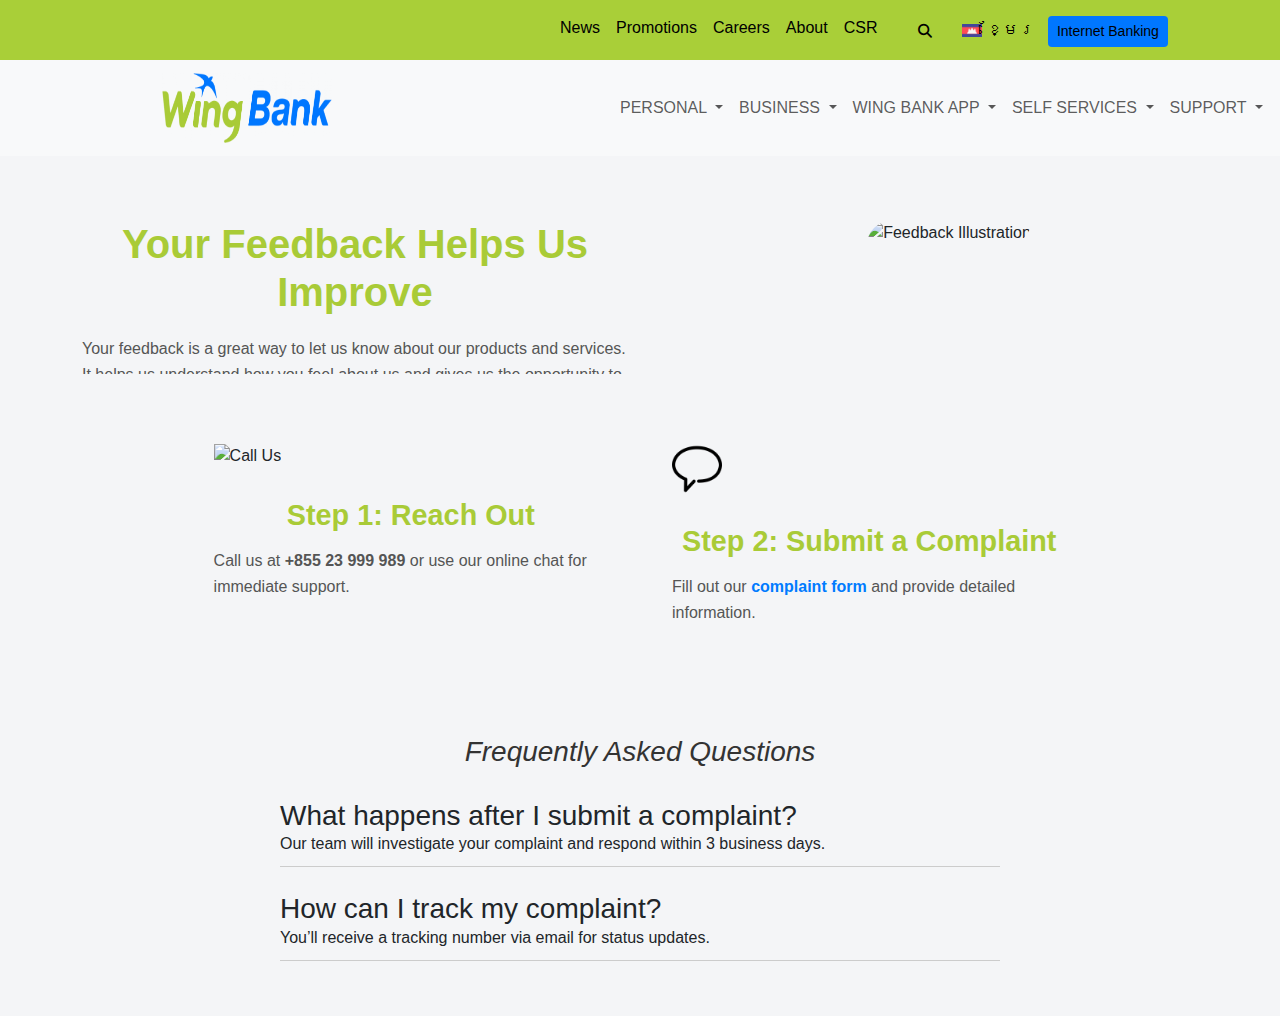
==== commit 3686cb8b: "Update Page by TN" ====
--- a/supportpage/supportpage.html
+++ b/supportpage/supportpage.html
@@ -278,7 +278,7 @@
     <div class="col-xl-6">
       <div class="step">
         <div class="step-content">
-          <img src="https://images.sftcdn.net/images/t_app-icon-m/p/010e35b8-1a17-4b8b-8976-675ea8ee94de/1148627718/freecall-logo" alt="Call Us">
+          <img class="img-icon" src="https://images.sftcdn.net/images/t_app-icon-m/p/010e35b8-1a17-4b8b-8976-675ea8ee94de/1148627718/freecall-logo" alt="Call Us">
           <h2>Step 1: Reach Out</h2>
           <p>Call us at <strong>+855 23 999 989</strong> or use our online chat for immediate support.</p>
         </div>
@@ -287,12 +287,37 @@
     <div class="col-xl-6">
       <div class="step">
         <div class="step-content">
-          <img src="https://encrypted-tbn0.gstatic.com/images?q=tbn:ANd9GcRqGqMYfn0dYVQPb-SrB98tZ3KbpNyI9ZmUfLJt3Q96DuGV4s_5yUUIFjXeqOH_9saqAlk&usqp=CAU" alt="Lodge Complaint">
+          <img class="img-icon" src="/img/header/Message.png" 
+               alt="Lodge Complaint">
           <h2>Step 2: Submit a Complaint</h2>
-          <p>Fill out our <a href="#">complaint form</a> and provide detailed information.</p>
+          <p>
+            Fill out our <a href="#" id="openModal">complaint form</a> and provide detailed information.
+          </p>
         </div>
       </div>
     </div>
+    
+    <!-- Modal -->
+   <div id="complaintModal" class="modal">
+  <div class="modal-content">
+    <span class="close">&times;</span>
+    <h2>Complaint Form</h2>
+    <form>
+      <label for="name">Name:</label>
+      <input type="text" id="name" name="name" placeholder="Enter your full name" required>
+      
+      <label for="email">Email:</label>
+      <input type="email" id="email" name="email" placeholder="Enter your email" required>
+      
+      <label for="details">Details:</label>
+      <textarea id="details" name="details" placeholder="Provide detailed information about your complaint" required></textarea>
+      
+      <button type="submit">Submit</button>
+    </form>
+  </div>
+</div>
+
+    
   </div>
 </section>
 
--- a/css/support.css
+++ b/css/support.css
@@ -93,42 +93,136 @@
   
 
 /* Steps Section */
-
 .steps {
-    padding: 50px 10%;
-    /* background-color: #f9fafc; */
-  }
-  
-  .row {
-    display: flex;
-    flex-wrap: wrap;
-    justify-content: space-between;
-  }
-  
-  .col {
-    flex: 1 1 calc(50% - 20px);
-    margin: 10px;
-    display: flex;
-    justify-content: center;
-  }
-  
-  .step {
-    background:none;
-    padding: 20px;
-    border-radius: 10px;
-    text-align: center;
-    transition: transform 0.3s ease, box-shadow 0.3s ease;
+  padding: 50px 10%;
+  border-radius: 10px 0px;
+}
+.step > .step-content{
+padding: 20px;
+}
+  .modal {
+    display: none; 
+    position: fixed; 
+    z-index: 1000;
+    left: 0;
+    top: 0;
     width: 100%;
-    /* max-width: 400px; */
-  }
-  
+    height: 100%;
+    overflow: auto;
+    background-color: rgba(0, 0, 0, 0.4);
+  }
+  
+  /* General Modal Content Style */
+.modal-content {
+  background-color: #f4f4f9;
+  margin: 5% auto;
+  padding: 20px 30px;
+  border: none;
+  width: 40%;
+  border-radius: 10px;
+  box-shadow: 0 4px 8px rgba(0, 0, 0, 0.1);
+}
+
+h2 {
+  text-align: center;
+  color: #333;
+}
+
+form label {
+  display: block;
+  font-weight: bold;
+  margin-top: 15px;
+  color: #555;
+}
+
+form input,
+form textarea,
+form button {
+  width: 100%;
+  padding: 10px;
+  margin-top: 5px;
+  border: 1px solid #ccc;
+  border-radius: 5px;
+  font-size: 16px;
+}
+
+form input:focus,
+form textarea:focus {
+  border-color: #007bff;
+  outline: none;
+  box-shadow: 0 0 5px rgba(0, 123, 255, 0.5);
+}
+
+form textarea {
+  height: 100px;
+  resize: none;
+}
+
+form button {
+  background-color: #007bff;
+  color: white;
+  font-weight: bold;
+  border: none;
+  cursor: pointer;
+  transition: background-color 0.3s ease;
+  margin-top: 20px;
+}
+
+form button:hover {
+  background-color: #0056b3;
+}
+
+.close {
+  color: #777;
+  font-size: 24px;
+  font-weight: bold;
+  float: right;
+  cursor: pointer;
+}
+
+.close:hover {
+  color: #ff0000;
+}
+
+/* Responsive Styles for Smaller Screens */
+@media (max-width: 768px) {
+  .modal-content {
+    width: 80%; /* Adjust modal width for tablets */
+  }
+}
+
+@media (max-width: 480px) {
+  .modal-content {
+    width: 90%; /* Adjust modal width for mobile phones */
+    padding: 15px;
+  }
+
+  h2 {
+    font-size: 18px; /* Reduce font size for title */
+  }
+
+  form input,
+  form textarea {
+    font-size: 14px; /* Smaller font size for input fields */
+  }
+
+  form button {
+    font-size: 14px; /* Smaller button text */
+    padding: 8px;
+  }
+
+  .close {
+    font-size: 20px; /* Adjust close button size */
+  }
+}
   .step:hover {
     transform: translateY(-5px);
     box-shadow: 0 10px 20px rgba(0, 0, 0, 0.2);
+    border-radius: 20px 0px;
   }
   
   .step img {
-    width: 100px;
+    width: 50px;
     height: auto;
     margin-bottom: 15px;
     animation: fadeIn 1s ease-in-out;
@@ -154,7 +248,8 @@
   }
   
   .step a:hover {
-    text-decoration: underline;
+    text-decoration: underline
+
   }
   
   /* Fade-in animation */
